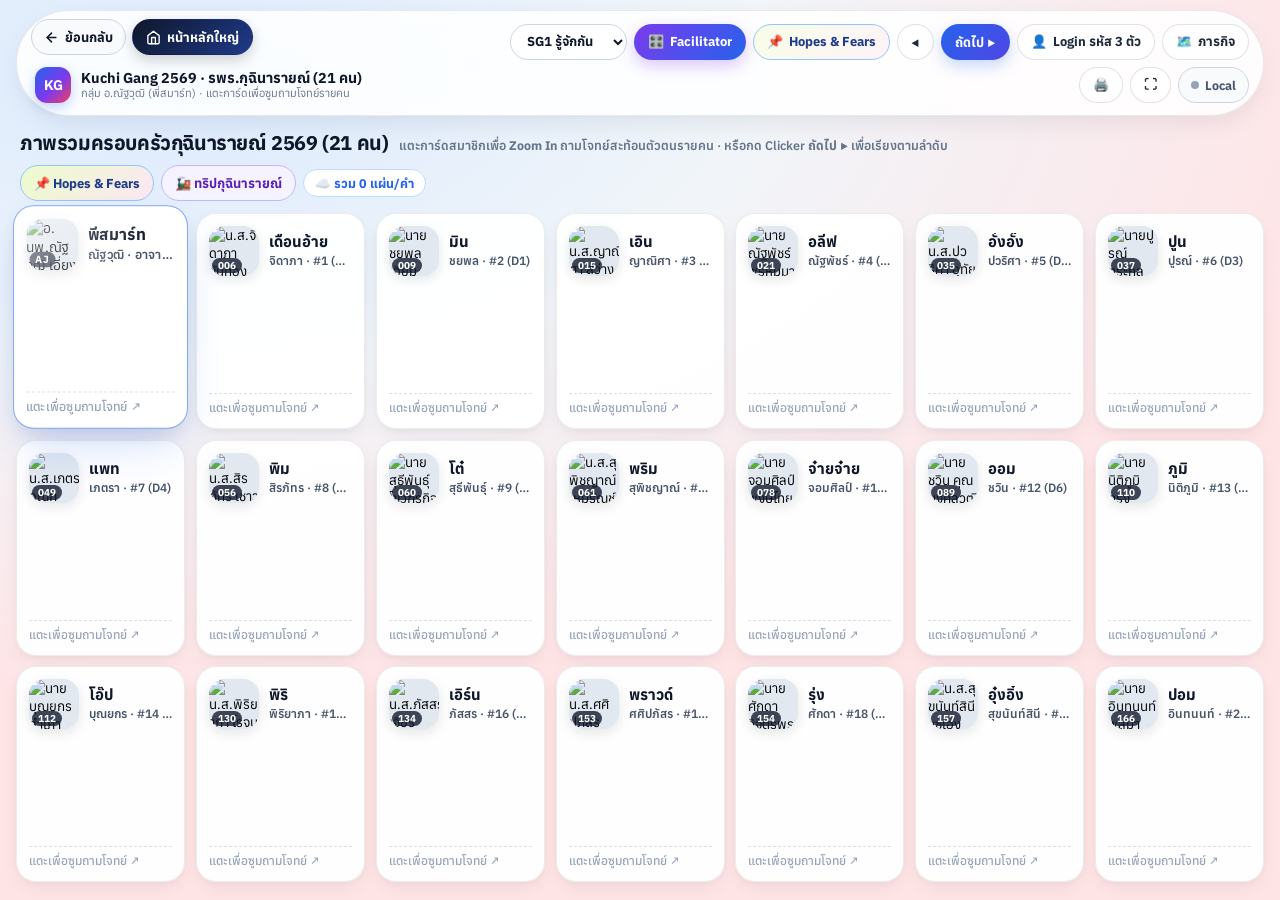
==== kuchinarai/index.html @ 2bfbb21c "fix(kuchinarai): completely remove standalone HOPES and FEARS slide entries and enforce no-cache HTM" ====
<!DOCTYPE html>
<html lang="th">
<head>
  <meta charset="utf-8">
  <meta http-equiv="Cache-Control" content="no-cache, no-store, must-revalidate">
  <meta http-equiv="Pragma" content="no-cache">
  <meta http-equiv="Expires" content="0">
  <meta name="viewport" content="width=device-width, initial-scale=1, minimum-scale=1, maximum-scale=5, viewport-fit=cover, interactive-widget=resizes-content">
  <title>Kuchi Gang 2569 · ภาพรวมครอบครัวกุฉินารายณ์ 21 คน &amp; Live Word Cloud (อ.ณัฐวุฒิ · RACM 303)</title>
  <meta name="description" content="Apple TV Overview &amp; Live Word Cloud สำหรับกลุ่มพื้นที่ภาคสนามที่ 1 รพร.กุฉินารายณ์ จ.กาฬสินธุ์ (อ. นพ.ณัฐวุฒิ เอี่ยงธนรัตน์) รายวิชา RACM 303 ปีการศึกษา 2569">
  <meta name="theme-color" content="#2563eb">
  <meta property="og:type" content="website">
  <meta property="og:site_name" content="RACM 303 (2569) · Kuchi Gang">
  <meta property="og:title" content="🚂 Kuchi Gang 2569 · ภาพรวมครอบครัว รพร.กุฉินารายณ์ (อ.ณัฐวุฒิ)">
  <meta property="og:description" content="แตะการ์ดสมาชิกทั้ง 21 คนเพื่อ Zoom In ถามโจทย์ใหญ่ &amp; ส่งคำเข้า Live Word Cloud รองรับทุกอุปกรณ์ (Mobile / Tablet / Duo / Full Screen 16:9)">
  <meta property="og:url" content="https://smartwoo.github.io/racm303-2569-kuchinarai/">
  <link rel="icon" type="image/svg+xml" href="data:image/svg+xml,%3Csvg xmlns='http://www.w3.org/2000/svg' viewBox='0 0 64 64'%3E%3Crect width='64' height='64' rx='16' fill='%232563eb'/%3E%3Ccircle cx='50' cy='14' r='9' fill='%23fb7185'/%3E%3Ctext x='32' y='42' text-anchor='middle' font-family='Arial,sans-serif' font-size='26' font-weight='900' fill='%23ffffff'%3EKG%3C/text%3E%3C/svg%3E">
  <link rel="preconnect" href="https://fonts.googleapis.com">
  <link rel="preconnect" href="https://fonts.gstatic.com" crossorigin>
  <link href="https://fonts.googleapis.com/css2?family=Anuphan:wght@500;600;700;800&family=JetBrains+Mono:wght@500;700&family=Plus+Jakarta+Sans:wght@600;700;800&family=Sarabun:wght@400;500;600;700&display=swap" rel="stylesheet">
  <link rel="stylesheet" href="assets/kuchi_styles.css?v=20261126tv7">
</head>
<body>
  <div id="appRoot"></div>

  <script src="assets/vendor/mqtt.min.js?v=20261126tv7"></script>
  <script src="assets/vendor/peerjs.min.js?v=20261126tv7"></script>
  <script src="assets/kuchi_data.js?v=20261126tv7"></script>
  <script src="assets/kuchi_app.js?v=20261126tv7"></script>
</body>
</html>
---- kuchinarai/assets/kuchi_styles.css ----
/* ==========================================================================
   RACM 303 (2569) — Kuchi Gang 2569 Apple TV Overview, Facilitator & Phone Sync
   - 21-Member Exact Grid (พี่สมาร์ท + 20 นศพ. · 7x3 on 16:9 PC, 3x7 Tablet, 1+2x10 Mobile)
   - Slide 1 Giant QR Code Lobby + Live 21-Member Check-In Wall (Mentimeter/Kahoot style)
   - Forced Synchronized Full Type-Answer Phone Controller (join.html / #join)
   - True Apple TV (tvOS) Origin-Anchored Zoom-In / Zoom-Out Transitions
   - Responsive & Optimal Typography for Mobile V/H, Duo/Fold, Tablet V/H, PC 16:9
   ========================================================================== */
:root {
  --tv-ease: cubic-bezier(0.22, 1, 0.36, 1);
  --tv-spring: cubic-bezier(0.18, 0.92, 0.26, 1);
  --bg-ambient: radial-gradient(1200px 620px at 14% 8%, #dbeafe 0%, #f1f5f9 48%, #ffe4e6 100%);
  --surface-card: rgba(255, 255, 255, 0.94);
  --surface-solid: #ffffff;
  --ink-strong: #0f172a;
  --ink-body: #1e293b;
  --ink-muted: #64748b;
  --border-subtle: rgba(15, 23, 42, 0.08);
  --accent-blue: #2563eb;
  --accent-indigo: #4f46e5;
  --accent-rose: #e11d48;
  --accent-violet: #7c3aed;
  --accent-emerald: #059669;
  --shadow-tile: 0 8px 22px -6px rgba(15, 23, 42, 0.08), 0 2px 6px rgba(15, 23, 42, 0.04);
  --shadow-tile-hover: 0 22px 44px -10px rgba(37, 99, 235, 0.24), 0 8px 20px -4px rgba(15, 23, 42, 0.1);
  --shadow-stage: 0 26px 68px -12px rgba(15, 23, 42, 0.18);
  --font-heading: "Anuphan", "Plus Jakarta Sans", -apple-system, BlinkMacSystemFont, sans-serif;
  --font-body: "Anuphan", "Sarabun", "Plus Jakarta Sans", -apple-system, BlinkMacSystemFont, sans-serif;
  --font-mono: "JetBrains Mono", ui-monospace, SFMono-Regular, monospace;
  --zoom-ox: 50vw;
  --zoom-oy: 50vh;
  --kb-inset: 0px;
}

*, *::before, *::after {
  box-sizing: border-box;
}

html, body {
  margin: 0;
  padding: 0;
  min-height: 100%;
  width: 100%;
  font-family: var(--font-body);
  color: var(--ink-strong);
  background: #f1f5f9;
  background-image: var(--bg-ambient);
  background-attachment: fixed;
  -webkit-font-smoothing: antialiased;
  -webkit-tap-highlight-color: transparent;
}

button, input, select, textarea {
  font-family: inherit;
}

[hidden] {
  display: none !important;
}

#appRoot {
  min-height: 100dvh;
  width: 100%;
  display: flex;
  flex-direction: column;
  position: relative;
  overflow-x: hidden;
}

/* ==========================================================================
   1. APPLE TV FLOATING TOP CAPSULE BAR (Responsive, Universal Back & Home)
   ========================================================================== */
.tv-topbar-wrap {
  position: sticky;
  top: 0;
  z-index: 50;
  padding: 10px 16px 6px;
  flex-shrink: 0;
}

.tv-topbar {
  max-width: 1780px;
  margin: 0 auto;
  display: flex;
  align-items: center;
  justify-content: space-between;
  gap: 10px;
  padding: 8px 14px;
  border-radius: 999px;
  background: rgba(255, 255, 255, 0.88);
  backdrop-filter: blur(22px) saturate(180%);
  -webkit-backdrop-filter: blur(22px) saturate(180%);
  border: 1px solid rgba(15, 23, 42, 0.09);
  box-shadow: 0 10px 30px -10px rgba(15, 23, 42, 0.12);
}

.tv-left-dock {
  display: flex;
  align-items: center;
  gap: 8px;
  min-width: 0;
  flex-wrap: wrap;
}

.tv-nav-pair {
  display: inline-flex;
  align-items: center;
  gap: 6px;
  flex-shrink: 0;
}

.tv-nav-ico {
  width: 15px;
  height: 15px;
  flex-shrink: 0;
  display: block;
}

.tv-pill-btn {
  display: inline-flex;
  align-items: center;
  justify-content: center;
  gap: 6px;
  height: 36px;
  padding: 0 13px;
  border-radius: 999px;
  border: 1px solid rgba(15, 23, 42, 0.12);
  background: #fff;
  color: var(--ink-body);
  font-size: 13px;
  font-weight: 700;
  cursor: pointer;
  white-space: nowrap;
  text-decoration: none;
  transition: transform 0.18s var(--tv-ease), box-shadow 0.18s ease, border-color 0.18s ease, background 0.18s ease;
}

.tv-pill-btn:hover {
  transform: translateY(-1px) scale(1.02);
  border-color: var(--accent-blue);
  box-shadow: 0 6px 16px rgba(37, 99, 235, 0.14);
}

.tv-pill-btn:active {
  transform: scale(0.97);
}

.tv-pill-btn.is-nav-back {
  background: #f8fafc;
  border-color: #cbd5e1;
  color: #0f172a;
  padding: 0 12px;
}

.tv-pill-btn.is-nav-back:hover {
  background: #eff6ff;
  border-color: #2563eb;
  color: #1d4ed8;
}

.tv-pill-btn.is-nav-home {
  background: linear-gradient(135deg, #0f172a 0%, #1e3a8a 100%);
  border-color: transparent;
  color: #ffffff;
  padding: 0 13px;
  box-shadow: 0 5px 14px rgba(15, 23, 42, 0.2);
}

.tv-pill-btn.is-nav-home:hover {
  filter: brightness(1.1);
}

.tv-pill-btn.is-nav-grid {
  background: #eff6ff;
  border-color: #93c5fd;
  color: #1d4ed8;
  padding: 0 13px;
}

.tv-pill-btn.is-primary {
  background: linear-gradient(135deg, #2563eb, #4f46e5);
  border-color: transparent;
  color: #fff;
  box-shadow: 0 6px 16px rgba(37, 99, 235, 0.26);
}

.tv-pill-btn.is-facilitator {
  background: linear-gradient(135deg, #7c3aed, #2563eb);
  border-color: transparent;
  color: #fff;
  box-shadow: 0 6px 16px rgba(124, 58, 237, 0.28);
}

.tv-pill-btn.is-roulette {
  background: linear-gradient(135deg, #f43f5e, #d946ef);
  border-color: transparent;
  color: #fff;
  box-shadow: 0 6px 16px rgba(244, 63, 94, 0.26);
}

.tv-pill-btn.is-active {
  background: #eff6ff;
  border-color: #2563eb;
  color: #1d4ed8;
}

.tv-pill-select {
  height: 36px;
  padding: 0 12px;
  border-radius: 999px;
  border: 1px solid #cbd5e1;
  background: #fff;
  color: var(--ink-strong);
  font-size: 13px;
  font-weight: 700;
  cursor: pointer;
}

.tv-brand-btn {
  display: inline-flex;
  align-items: center;
  gap: 10px;
  padding: 4px 10px 4px 4px;
  border-radius: 999px;
  border: none;
  background: transparent;
  cursor: pointer;
  text-align: left;
  min-width: 0;
  transition: transform 0.18s var(--tv-ease), background 0.18s ease;
}

.tv-brand-btn:hover {
  background: rgba(37, 99, 235, 0.07);
  transform: scale(1.015);
}

.tv-logo-badge {
  width: 36px;
  height: 36px;
  border-radius: 12px;
  background: linear-gradient(135deg, #2563eb 0%, #7c3aed 55%, #f43f5e 100%);
  color: #fff;
  font-weight: 800;
  font-size: 14px;
  display: inline-flex;
  align-items: center;
  justify-content: center;
  flex-shrink: 0;
  box-shadow: 0 4px 12px rgba(37, 99, 235, 0.28);
}

.tv-logo-badge.is-fac {
  background: linear-gradient(135deg, #7c3aed 0%, #ec4899 100%);
}

.tv-brand-titles {
  display: flex;
  flex-direction: column;
  min-width: 0;
}

.tv-brand-main {
  font-family: var(--font-heading);
  font-weight: 800;
  font-size: clamp(14px, 1.12vw, 16.5px);
  color: var(--ink-strong);
  white-space: nowrap;
  overflow: hidden;
  text-overflow: ellipsis;
  line-height: 1.18;
}

.tv-brand-sub {
  font-size: clamp(11px, 0.8vw, 12.5px);
  color: var(--ink-muted);
  white-space: nowrap;
  overflow: hidden;
  text-overflow: ellipsis;
}

.tv-actions {
  display: flex;
  align-items: center;
  gap: 7px;
  flex-wrap: wrap;
  justify-content: flex-end;
}

.tv-live-chip {
  display: inline-flex;
  align-items: center;
  gap: 6px;
  height: 36px;
  padding: 0 12px;
  border-radius: 999px;
  background: #f0fdf4;
  border: 1px solid #86efac;
  color: #166534;
  font-size: 12.5px;
  font-weight: 800;
  cursor: pointer;
}

.tv-live-chip.is-offline {
  background: #f8fafc;
  border-color: #cbd5e1;
  color: #475569;
}

.tv-live-dot {
  width: 8px;
  height: 8px;
  border-radius: 50%;
  background: #22c55e;
  box-shadow: 0 0 0 3px rgba(34, 197, 94, 0.22);
}

.tv-live-chip.is-offline .tv-live-dot {
  background: #94a3b8;
  box-shadow: none;
}

/* ==========================================================================
   2. SLIDE 1: FACILITATOR GIANT QR CODE LOBBY + 21-MEMBER CHECK-IN WALL
   ========================================================================== */
.fac-lobby-outer {
  flex: 1;
  width: 100%;
  max-width: 1780px;
  margin: 0 auto;
  padding: 6px 16px 16px;
  display: flex;
  flex-direction: column;
  min-height: 0;
  animation: tvModalPop 0.34s var(--tv-spring) both;
}

.fac-lobby-card {
  position: relative;
  flex: 1;
  background: #ffffff;
  border-radius: 28px;
  border: 1px solid rgba(15, 23, 42, 0.08);
  box-shadow: var(--shadow-stage);
  display: grid;
  grid-template-columns: minmax(270px, 380px) minmax(0, 1fr);
  gap: clamp(16px, 2vw, 32px);
  padding: clamp(16px, 2vw, 28px);
  overflow: hidden;
  isolation: isolate;
  align-items: center;
}

.fac-qr-pane {
  position: relative;
  z-index: 2;
  display: flex;
  flex-direction: column;
  align-items: center;
  text-align: center;
  gap: 10px;
  padding: clamp(14px, 1.5vw, 22px);
  border-radius: 24px;
  background: linear-gradient(160deg, #eff6ff 0%, #f5f3ff 100%);
  border: 1.5px solid #bfdbfe;
}

.fac-slide1-kicker {
  display: inline-flex;
  align-items: center;
  gap: 6px;
  padding: 4px 12px;
  border-radius: 999px;
  background: #1d4ed8;
  color: #ffffff;
  font-size: 12px;
  font-weight: 800;
  letter-spacing: 0.03em;
}

.fac-qr-giant {
  width: min(270px, 33dvh, 66vw);
  aspect-ratio: 1 / 1;
  padding: 11px;
  border-radius: 22px;
  background: #ffffff;
  border: 3px solid #0f172a;
  box-shadow: 0 16px 36px -8px rgba(15, 23, 42, 0.2);
}

.fac-qr-giant svg {
  width: 100%;
  height: 100%;
  display: block;
}

.fac-url-pill {
  width: 100%;
  display: flex;
  align-items: center;
  gap: 6px;
  padding: 7px 10px;
  border-radius: 12px;
  background: #ffffff;
  border: 1px solid #cbd5e1;
  font-family: var(--font-mono);
  font-size: 11.5px;
  color: #1e40af;
  word-break: break-all;
  text-align: left;
}

.fac-checkin-pane {
  position: relative;
  z-index: 2;
  display: flex;
  flex-direction: column;
  gap: clamp(10px, 1.2vw, 16px);
  min-width: 0;
  height: 100%;
  justify-content: center;
}

.fac-lobby-title {
  margin: 0;
  font-family: var(--font-heading);
  font-size: clamp(22px, 2.3vw, 36px);
  font-weight: 800;
  color: #0f172a;
  line-height: 1.2;
  letter-spacing: -0.02em;
}

.fac-lobby-sub {
  margin: 0;
  font-size: clamp(13.5px, 1.05vw, 16.5px);
  color: #475569;
  line-height: 1.45;
}

.fac-steps-row {
  display: flex;
  flex-wrap: wrap;
  gap: 8px;
}

.fac-step-chip {
  display: inline-flex;
  align-items: center;
  gap: 7px;
  padding: 6px 12px;
  border-radius: 999px;
  background: #f8fafc;
  border: 1px solid #e2e8f0;
  font-size: clamp(12px, 0.9vw, 14px);
  font-weight: 700;
  color: #1e293b;
}

.fac-step-num {
  width: 21px;
  height: 21px;
  border-radius: 50%;
  background: #2563eb;
  color: #ffffff;
  font-size: 11.5px;
  font-weight: 800;
  display: inline-flex;
  align-items: center;
  justify-content: center;
}

.fac-checkin-header {
  display: flex;
  align-items: center;
  justify-content: space-between;
  gap: 10px;
  flex-wrap: wrap;
}

.fac-checkin-counter {
  display: inline-flex;
  align-items: center;
  gap: 8px;
  padding: 6px 14px;
  border-radius: 999px;
  background: #ecfdf5;
  border: 1.5px solid #6ee7b7;
  color: #065f46;
  font-size: 14px;
  font-weight: 800;
}

.fac-checkin-grid {
  display: grid;
  grid-template-columns: repeat(7, minmax(0, 1fr));
  gap: clamp(6px, 0.65vw, 10px);
}

.fac-checkin-item {
  position: relative;
  display: flex;
  flex-direction: column;
  align-items: center;
  gap: 4px;
  padding: 8px 4px;
  border-radius: 16px;
  background: #f8fafc;
  border: 1.5px solid #e2e8f0;
  opacity: 0.56;
  cursor: pointer;
  transition: all 0.22s var(--tv-ease);
}

.fac-checkin-item:hover {
  opacity: 0.92;
  transform: translateY(-2px);
  border-color: #93c5fd;
}

.fac-checkin-item.is-online {
  opacity: 1;
  background: linear-gradient(155deg, #ecfdf5 0%, #eff6ff 100%);
  border-color: #10b981;
  box-shadow: 0 8px 18px -6px rgba(16, 185, 129, 0.32);
  transform: scale(1.02);
}

.fac-checkin-item img {
  width: clamp(38px, 3.2vw, 52px);
  height: clamp(38px, 3.2vw, 52px);
  border-radius: 50%;
  object-fit: cover;
  object-position: center 16%;
  border: 2px solid #ffffff;
  box-shadow: 0 3px 8px rgba(15, 23, 42, 0.12);
}

.fac-checkin-item .fac-ci-nick {
  font-size: clamp(11.5px, 0.85vw, 13.5px);
  font-weight: 800;
  color: #0f172a;
  white-space: nowrap;
  overflow: hidden;
  text-overflow: ellipsis;
  max-width: 100%;
}

.fac-ci-tick {
  position: absolute;
  top: 4px;
  right: 4px;
  width: 18px;
  height: 18px;
  border-radius: 50%;
  background: #10b981;
  color: #ffffff;
  font-size: 11px;
  font-weight: 900;
  display: flex;
  align-items: center;
  justify-content: center;
}

.fac-cta-row {
  display: flex;
  align-items: center;
  gap: 10px;
  flex-wrap: wrap;
  margin-top: 2px;
}

.fac-cta-big {
  height: 46px;
  padding: 0 22px;
  border-radius: 999px;
  font-size: 15.5px;
  font-weight: 800;
}

/* ==========================================================================
   3. OVERVIEW BOARD (21-MEMBER APPLE TV GRID: 7x3 ON 16:9 PC)
   ========================================================================== */
.tv-overview-stage {
  flex: 1;
  width: 100%;
  max-width: 1780px;
  margin: 0 auto;
  padding: 6px 16px 18px;
  display: flex;
  flex-direction: column;
  gap: 10px;
  transform-origin: var(--zoom-ox) var(--zoom-oy);
  transition: transform 0.42s var(--tv-ease), opacity 0.34s ease, filter 0.34s ease;
}

.tv-overview-stage.is-zooming-away {
  transform: scale(1.34);
  opacity: 0;
  filter: blur(10px);
  pointer-events: none;
}

.tv-overview-stage.is-zooming-back {
  animation: tvOverviewReturn 0.42s var(--tv-ease) both;
}

@keyframes tvOverviewReturn {
  0% {
    transform: scale(1.24);
    opacity: 0.15;
    filter: blur(8px);
  }
  100% {
    transform: scale(1);
    opacity: 1;
    filter: blur(0);
  }
}

.tv-overview-banner {
  display: flex;
  align-items: center;
  justify-content: space-between;
  gap: 10px;
  padding: 2px 4px;
  flex-wrap: wrap;
}

.tv-overview-headline {
  display: flex;
  align-items: baseline;
  gap: 10px;
  flex-wrap: wrap;
}

.tv-overview-headline h1 {
  margin: 0;
  font-family: var(--font-heading);
  font-size: clamp(18px, 1.55vw, 25px);
  font-weight: 800;
  color: var(--ink-strong);
  letter-spacing: -0.02em;
}

.tv-overview-hint {
  font-size: clamp(12.5px, 0.92vw, 14.5px);
  font-weight: 600;
  color: var(--ink-muted);
}

/* 21-Tile Apple TV Responsive Grid (7 columns x 3 rows on wide screens) */
.tv-grid {
  flex: 1;
  display: grid;
  grid-template-columns: repeat(7, minmax(0, 1fr));
  gap: clamp(9px, 0.85vw, 14px);
  align-content: stretch;
}

.tv-tile {
  position: relative;
  display: flex;
  flex-direction: column;
  align-items: flex-start;
  justify-content: space-between;
  gap: clamp(8px, 0.75vw, 12px);
  padding: clamp(10px, 0.9vw, 14px);
  border-radius: 20px;
  background: var(--surface-card);
  border: 1.5px solid var(--border-subtle);
  box-shadow: var(--shadow-tile);
  cursor: pointer;
  text-align: left;
  min-width: 0;
  overflow: hidden;
  transition: transform 0.24s var(--tv-ease),
              box-shadow 0.24s var(--tv-ease),
              border-color 0.2s ease,
              background 0.2s ease;
  will-change: transform;
}

.tv-tile::after {
  content: "";
  position: absolute;
  inset: 0;
  background: linear-gradient(125deg, rgba(255, 255, 255, 0.55) 0%, rgba(255, 255, 255, 0) 48%);
  opacity: 0;
  pointer-events: none;
  transition: opacity 0.24s ease;
}

.tv-tile:hover,
.tv-tile:focus-visible,
.tv-tile.is-dpad-focus {
  transform: translateY(-4px) scale(1.035);
  border-color: rgba(37, 99, 235, 0.55);
  background: #ffffff;
  box-shadow: var(--shadow-tile-hover);
  z-index: 6;
  outline: none;
}

.tv-tile:hover::after,
.tv-tile:focus-visible::after,
.tv-tile.is-dpad-focus::after {
  opacity: 1;
}

.tv-tile:active {
  transform: scale(0.98);
}

.tv-tile.is-roulette-flash {
  transform: scale(1.065);
  border-color: #f43f5e;
  background: #fff1f2;
  box-shadow: 0 0 0 4px rgba(244, 63, 94, 0.35), 0 20px 44px rgba(244, 63, 94, 0.28);
  z-index: 10;
}

.tv-tile.is-just-returned {
  animation: tvTileReturnedPulse 0.9s var(--tv-ease);
}

@keyframes tvTileReturnedPulse {
  0% { box-shadow: 0 0 0 6px rgba(37, 99, 235, 0.42), var(--shadow-tile-hover); }
  100% { box-shadow: var(--shadow-tile); }
}

.tv-tile.is-has-words {
  border-color: rgba(37, 99, 235, 0.26);
  background: linear-gradient(155deg, #ffffff 0%, #f8fbff 100%);
}

.tv-tile-head {
  display: flex;
  align-items: center;
  gap: 10px;
  width: 100%;
  min-width: 0;
}

.tv-tile-avatar-wrap {
  position: relative;
  width: clamp(50px, 3.8vw, 66px);
  height: clamp(50px, 3.8vw, 66px);
  border-radius: 16px;
  overflow: hidden;
  background: #e2e8f0;
  flex-shrink: 0;
  box-shadow: 0 4px 12px rgba(15, 23, 42, 0.1);
}

.tv-tile-avatar-wrap img {
  width: 100%;
  height: 100%;
  object-fit: cover;
  object-position: center 16%;
  display: block;
}

.tv-tile-num-pill {
  position: absolute;
  bottom: 3px;
  left: 3px;
  padding: 1px 6px;
  border-radius: 999px;
  background: rgba(15, 23, 42, 0.78);
  color: #fff;
  font-size: 10px;
  font-weight: 800;
  line-height: 1.3;
}

.tv-tile-online-dot {
  position: absolute;
  top: 4px;
  right: 4px;
  width: 11px;
  height: 11px;
  border-radius: 50%;
  background: #22c55e;
  border: 2px solid #fff;
}

.tv-tile-idbox {
  flex: 1;
  min-width: 0;
  display: flex;
  flex-direction: column;
  gap: 2px;
}

.tv-tile-toprow {
  display: flex;
  align-items: center;
  justify-content: space-between;
  gap: 4px;
}

.tv-tile-nick {
  font-family: var(--font-heading);
  font-weight: 800;
  font-size: clamp(15px, 1.18vw, 19.5px);
  color: var(--ink-strong);
  line-height: 1.2;
  white-space: nowrap;
  overflow: hidden;
  text-overflow: ellipsis;
}

.tv-tile-count-badge {
  display: inline-flex;
  align-items: center;
  gap: 2px;
  padding: 2px 6px;
  border-radius: 999px;
  background: #eff6ff;
  color: #1d4ed8;
  font-size: 11px;
  font-weight: 800;
  flex-shrink: 0;
}

.tv-tile-sub {
  font-size: clamp(12px, 0.84vw, 13.5px);
  font-weight: 600;
  color: #475569;
  white-space: nowrap;
  overflow: hidden;
  text-overflow: ellipsis;
}

.tv-tile-words {
  width: 100%;
  font-size: clamp(12px, 0.85vw, 13.5px);
  color: #1e40af;
  font-weight: 600;
  line-height: 1.35;
  display: -webkit-box;
  -webkit-line-clamp: 2;
  -webkit-box-orient: vertical;
  overflow: hidden;
  padding-top: 6px;
  border-top: 1px dashed rgba(148, 163, 184, 0.35);
}

.tv-tile-words.is-empty {
  color: #94a3b8;
  font-weight: 500;
}

/* ==========================================================================
   4. ZOOMED-IN BIG QUESTION STAGE (APPLE TV SPRING ZOOM + MENTIMETER)
   ========================================================================== */
.tv-zoom-stage-outer {
  flex: 1;
  display: flex;
  flex-direction: column;
  width: 100%;
  max-width: 1780px;
  margin: 0 auto;
  padding: 4px 16px calc(14px + var(--kb-inset));
  min-height: 0;
  transform-origin: var(--zoom-ox) var(--zoom-oy);
  animation: tvStageZoomIn 0.44s var(--tv-spring) both;
}

.tv-zoom-stage-outer.is-zooming-out {
  animation: tvStageZoomOut 0.34s var(--tv-ease) both;
  pointer-events: none;
}

@keyframes tvStageZoomIn {
  0% {
    opacity: 0;
    transform: scale(0.24);
    border-radius: 36px;
  }
  100% {
    opacity: 1;
    transform: scale(1);
    border-radius: 0;
  }
}

@keyframes tvStageZoomOut {
  0% {
    opacity: 1;
    transform: scale(1);
  }
  100% {
    opacity: 0;
    transform: scale(0.24);
  }
}

.menti-zoom-card {
  position: relative;
  flex: 1;
  background: #ffffff;
  border-radius: 26px;
  border: 1px solid rgba(15, 23, 42, 0.08);
  box-shadow: var(--shadow-stage);
  display: flex;
  flex-direction: column;
  overflow: hidden;
  isolation: isolate;
  min-height: 0;
}

.menti-decor {
  position: absolute;
  inset: 0;
  pointer-events: none;
  z-index: 0;
  overflow: hidden;
}

.menti-shape-blue-para {
  position: absolute;
  top: -14px;
  left: 66%;
  width: 110px;
  height: 76px;
  background: #8ab4f8;
  opacity: 0.52;
  transform: skewY(-13deg);
}

.menti-shape-pink-circle {
  position: absolute;
  top: 12%;
  right: -46px;
  width: 130px;
  height: 130px;
  border-radius: 50%;
  background: #fda4af;
  opacity: 0.52;
}

.menti-shape-yellow-tri {
  position: absolute;
  top: 36%;
  left: 0;
  width: 68px;
  height: 84px;
  background: #fef08a;
  opacity: 0.7;
  clip-path: polygon(0 0, 100% 0, 100% 100%);
}

.menti-shape-mint-arc {
  position: absolute;
  bottom: 10%;
  left: 4.5%;
  width: 72px;
  height: 72px;
  background: #86efac;
  opacity: 0.52;
  border-radius: 100% 0 0 0;
}

.menti-shape-purple-tri {
  position: absolute;
  bottom: 12%;
  right: 5%;
  width: 72px;
  height: 82px;
  background: #c4b5fd;
  opacity: 0.58;
  clip-path: polygon(100% 0, 0 100%, 100% 100%);
}

.zm-toolbar {
  position: relative;
  z-index: 4;
  display: flex;
  align-items: center;
  justify-content: space-between;
  gap: 10px;
  padding: 14px 22px 8px;
  flex-wrap: wrap;
}

.zm-nav-group {
  display: flex;
  align-items: center;
  gap: 8px;
  flex-wrap: wrap;
}

.zm-hero-header {
  position: relative;
  z-index: 3;
  display: flex;
  align-items: center;
  gap: clamp(14px, 1.8vw, 26px);
  padding: 6px clamp(18px, 2.8vw, 42px) 10px;
}

.zm-person-portrait-card {
  display: flex;
  align-items: center;
  gap: 14px;
  padding: 8px 16px 8px 8px;
  border-radius: 22px;
  background: linear-gradient(145deg, #eff6ff 0%, #f5f3ff 100%);
  border: 1.5px solid #bfdbfe;
  box-shadow: 0 10px 24px -6px rgba(37, 99, 235, 0.16);
  flex-shrink: 0;
}

.zm-person-portrait-card img {
  width: clamp(68px, 6.2vw, 98px);
  height: clamp(68px, 6.2vw, 98px);
  border-radius: 18px;
  object-fit: cover;
  object-position: center 16%;
  border: 3px solid #ffffff;
  box-shadow: 0 6px 16px rgba(15, 23, 42, 0.14);
}

.zm-person-meta {
  display: flex;
  flex-direction: column;
  gap: 3px;
}

.zm-person-kicker {
  font-size: clamp(11px, 0.85vw, 13px);
  font-weight: 800;
  color: #2563eb;
  letter-spacing: 0.02em;
}

.zm-person-nick {
  font-family: var(--font-heading);
  font-size: clamp(19px, 1.8vw, 28px);
  font-weight: 800;
  color: #0f172a;
  line-height: 1.12;
}

.zm-person-fullname {
  font-size: clamp(12.5px, 0.95vw, 15px);
  font-weight: 600;
  color: #475569;
}

.zm-big-question {
  flex: 1;
  margin: 0;
  font-family: var(--font-heading);
  font-size: clamp(20px, 2.25vw, 36px);
  font-weight: 700;
  line-height: 1.32;
  color: #0f172a;
  letter-spacing: -0.015em;
}

.zm-big-question .zm-highlight-name {
  display: inline-block;
  padding: 1px 12px;
  border-radius: 12px;
  background: linear-gradient(135deg, rgba(37, 99, 235, 0.12), rgba(124, 58, 237, 0.14));
  color: #1d4ed8;
  font-weight: 800;
}

.zm-cloud-body {
  position: relative;
  z-index: 2;
  flex: 1;
  min-height: 240px;
  display: flex;
  align-items: center;
  justify-content: center;
  padding: 6px 24px;
  overflow: hidden;
}

.zm-cloud-canvas {
  position: relative;
  width: 100%;
  height: 100%;
  min-height: 230px;
}

.menti-word-item {
  position: absolute;
  transform: translate(-50%, -50%);
  font-family: var(--font-heading);
  font-weight: 700;
  line-height: 1.1;
  white-space: nowrap;
  cursor: pointer;
  user-select: none;
  transition: left 0.34s var(--tv-ease), top 0.34s var(--tv-ease), font-size 0.28s ease, transform 0.18s ease;
  animation: zmWordPop 0.36s var(--tv-spring) both;
}

.menti-word-item:hover {
  transform: translate(-50%, -50%) scale(1.1);
  z-index: 30 !important;
}

.menti-word-sup {
  font-size: 0.44em;
  font-weight: 800;
  vertical-align: super;
  margin-left: 3px;
  opacity: 0.75;
}

@keyframes zmWordPop {
  0% { opacity: 0; transform: translate(-50%, -50%) scale(0.4); }
  100% { opacity: 1; transform: translate(-50%, -50%) scale(1); }
}

.zm-empty-prompt {
  text-align: center;
  max-width: 600px;
  padding: 24px 28px;
  border-radius: 22px;
  background: rgba(248, 250, 252, 0.92);
  border: 1.5px dashed #cbd5e1;
}

.zm-empty-prompt strong {
  display: block;
  font-size: clamp(16px, 1.35vw, 22px);
  color: #1e293b;
  margin-bottom: 6px;
}

.zm-empty-prompt p {
  margin: 0 0 14px;
  font-size: clamp(13.5px, 1vw, 16px);
  color: #64748b;
}

/* Clean Mentimeter Big-Screen Result Footer (Facilitator Mode) */
.zm-fac-footer {
  position: relative;
  z-index: 4;
  display: flex;
  align-items: center;
  justify-content: space-between;
  gap: 12px;
  padding: 10px 22px 14px;
  background: rgba(248, 250, 252, 0.88);
  border-top: 1px solid #e2e8f0;
  flex-wrap: wrap;
}

.zm-fac-stat-pill {
  display: inline-flex;
  align-items: center;
  gap: 8px;
  padding: 7px 16px;
  border-radius: 999px;
  background: #eff6ff;
  border: 1.5px solid #93c5fd;
  color: #1e40af;
  font-size: 14px;
  font-weight: 800;
}

/* Bottom Interactive Composer Dock (Explorer Mode / Optional Facilitator Quick-Type) */
.zm-composer-dock {
  position: relative;
  z-index: 4;
  padding: 10px 22px 14px;
  background: rgba(248, 250, 252, 0.92);
  border-top: 1px solid #e2e8f0;
  display: flex;
  flex-direction: column;
  gap: 8px;
}

.zm-composer-row {
  display: flex;
  align-items: center;
  gap: 8px;
  max-width: 980px;
  width: 100%;
  margin: 0 auto;
}

.zm-word-input {
  flex: 1;
  height: 44px;
  padding: 0 16px;
  border-radius: 999px;
  border: 1.5px solid #cbd5e1;
  background: #ffffff;
  font-size: 16px;
  color: var(--ink-strong);
  min-width: 0;
}

.zm-word-input:focus {
  outline: none;
  border-color: #2563eb;
  box-shadow: 0 0 0 3px rgba(37, 99, 235, 0.16);
}

.zm-send-btn {
  height: 44px;
  padding: 0 20px;
  border-radius: 999px;
  border: none;
  background: linear-gradient(135deg, #2563eb, #4f46e5);
  color: #fff;
  font-size: 15px;
  font-weight: 800;
  cursor: pointer;
  flex-shrink: 0;
  box-shadow: 0 6px 16px rgba(37, 99, 235, 0.25);
}

.zm-emoji-bar {
  display: flex;
  align-items: center;
  justify-content: center;
  gap: 6px;
  flex-wrap: wrap;
}

.zm-emoji-btn {
  height: 34px;
  padding: 0 10px;
  border-radius: 999px;
  border: 1px solid #e2e8f0;
  background: #ffffff;
  font-size: 17px;
  cursor: pointer;
  transition: transform 0.14s ease;
}

.zm-emoji-btn:hover {
  transform: scale(1.14);
  border-color: #93c5fd;
}

/* Rating Scale Sub-Tab inside Zoomed Stage */
.zm-rating-wrap {
  position: relative;
  z-index: 3;
  flex: 1;
  display: flex;
  flex-direction: column;
  justify-content: center;
  gap: 18px;
  padding: 14px clamp(20px, 5vw, 80px);
}

.zm-scale-box {
  background: #f8fafc;
  border: 1px solid #e2e8f0;
  border-radius: 22px;
  padding: clamp(18px, 2.5vw, 32px);
}

.zm-track {
  position: relative;
  height: 18px;
  border-radius: 999px;
  background: #e2e8f0;
  cursor: pointer;
  margin: 28px 0 16px;
}

.zm-track-fill {
  height: 100%;
  border-radius: 999px;
  background: linear-gradient(90deg, #60a5fa, #2563eb, #7c3aed);
  transition: width 0.32s var(--tv-ease);
}

.zm-track-knob {
  position: absolute;
  top: 50%;
  transform: translate(-50%, -50%);
  width: 44px;
  height: 44px;
  border-radius: 50%;
  background: #2563eb;
  color: #fff;
  font-weight: 800;
  font-size: 14px;
  display: flex;
  align-items: center;
  justify-content: center;
  border: 3px solid #fff;
  box-shadow: 0 6px 18px rgba(37, 99, 235, 0.35);
}

/* ==========================================================================
   5. STUDENT FULL TYPE-ANSWER PHONE CONTROLLER (join.html / #join)
   ========================================================================== */
.ph-shell {
  flex: 1;
  width: 100%;
  max-width: 680px;
  margin: 0 auto;
  padding: 6px 14px calc(20px + var(--kb-inset));
  display: flex;
  flex-direction: column;
  gap: 12px;
}

.ph-card {
  background: #ffffff;
  border-radius: 24px;
  border: 1px solid rgba(15, 23, 42, 0.09);
  box-shadow: 0 18px 46px -12px rgba(15, 23, 42, 0.15);
  padding: clamp(16px, 4vw, 24px);
  display: flex;
  flex-direction: column;
  gap: 14px;
  animation: tvModalPop 0.28s var(--tv-spring) both;
}

.ph-sync-banner {
  display: flex;
  align-items: center;
  justify-content: space-between;
  gap: 8px;
  padding: 8px 14px;
  border-radius: 16px;
  background: linear-gradient(135deg, #eff6ff 0%, #ecfdf5 100%);
  border: 1px solid #93c5fd;
  font-size: 12.5px;
  font-weight: 700;
  color: #1e40af;
}

.ph-person-banner {
  display: flex;
  align-items: center;
  gap: 12px;
  padding: 10px 14px;
  border-radius: 18px;
  background: linear-gradient(145deg, #eff6ff 0%, #f5f3ff 100%);
  border: 1.5px solid #bfdbfe;
}

.ph-person-banner img {
  width: 60px;
  height: 60px;
  border-radius: 16px;
  object-fit: cover;
  object-position: center 16%;
  border: 2.5px solid #ffffff;
  box-shadow: 0 4px 12px rgba(15, 23, 42, 0.14);
  flex-shrink: 0;
}

.ph-big-question {
  margin: 0;
  font-family: var(--font-heading);
  font-size: clamp(17.5px, 4.4vw, 22px);
  font-weight: 800;
  line-height: 1.38;
  color: #0f172a;
}

.ph-big-question .zm-highlight-name {
  display: inline-block;
  padding: 1px 9px;
  border-radius: 10px;
  background: rgba(37, 99, 235, 0.13);
  color: #1d4ed8;
}

.ph-inputs-stack {
  display: flex;
  flex-direction: column;
  gap: 10px;
}

.ph-input-label {
  display: flex;
  justify-content: space-between;
  font-size: 13px;
  font-weight: 700;
  color: #475569;
  margin-bottom: 4px;
}

.ph-answer-input {
  width: 100%;
  height: 50px;
  padding: 0 16px;
  border-radius: 16px;
  border: 1.8px solid #cbd5e1;
  background: #f8fafc;
  font-size: 16.5px; /* Prevents iOS auto-zoom */
  font-weight: 600;
  color: #0f172a;
  transition: border-color 0.18s ease, background 0.18s ease, box-shadow 0.18s ease;
}

.ph-answer-input:focus {
  outline: none;
  background: #ffffff;
  border-color: #2563eb;
  box-shadow: 0 0 0 4px rgba(37, 99, 235, 0.16);
}

.ph-submit-btn {
  width: 100%;
  height: 54px;
  border-radius: 18px;
  border: none;
  background: linear-gradient(135deg, #2563eb 0%, #4f46e5 55%, #7c3aed 100%);
  color: #ffffff;
  font-family: var(--font-heading);
  font-size: 17px;
  font-weight: 800;
  cursor: pointer;
  box-shadow: 0 10px 24px -4px rgba(37, 99, 235, 0.36);
  transition: transform 0.16s var(--tv-ease), filter 0.16s ease;
}

.ph-submit-btn:hover {
  filter: brightness(1.06);
}

.ph-submit-btn:active {
  transform: scale(0.98);
}

.ph-standby-box {
  text-align: center;
  padding: 24px 16px;
  display: flex;
  flex-direction: column;
  align-items: center;
  gap: 12px;
}

.ph-pulse-ring {
  width: 78px;
  height: 78px;
  border-radius: 50%;
  padding: 4px;
  background: linear-gradient(135deg, #2563eb, #10b981);
  box-shadow: 0 0 0 8px rgba(37, 99, 235, 0.12);
  animation: phPulse 2.1s infinite ease-in-out;
}

.ph-pulse-ring img {
  width: 100%;
  height: 100%;
  border-radius: 50%;
  object-fit: cover;
  object-position: center 16%;
  border: 2px solid #ffffff;
}

@keyframes phPulse {
  0%, 100% { box-shadow: 0 0 0 6px rgba(37, 99, 235, 0.14); }
  50% { box-shadow: 0 0 0 14px rgba(16, 185, 129, 0.22); }
}

.ph-sent-chips {
  display: flex;
  flex-wrap: wrap;
  gap: 6px;
  justify-content: center;
}

.ph-sent-chip {
  padding: 5px 12px;
  border-radius: 999px;
  background: #eff6ff;
  border: 1px solid #bfdbfe;
  color: #1d4ed8;
  font-size: 13.5px;
  font-weight: 700;
}

/* 3-Digit Student ID Login Box & Self-Slide Lock Banner */
.pin3-box {
  display: flex;
  flex-direction: column;
  align-items: center;
  gap: 12px;
  padding: 18px 16px;
  border-radius: 22px;
  background: linear-gradient(155deg, #eff6ff 0%, #f8fafc 100%);
  border: 1.5px solid #bfdbfe;
  text-align: center;
}

.pin3-input {
  width: 190px;
  height: 64px;
  border-radius: 18px;
  border: 2.5px solid #2563eb;
  background: #ffffff;
  font-family: var(--font-mono);
  font-size: 32px;
  font-weight: 800;
  letter-spacing: 0.22em;
  text-align: center;
  color: #0f172a;
  box-shadow: 0 8px 20px -6px rgba(37, 99, 235, 0.22);
}

.pin3-input:focus {
  outline: none;
  border-color: #4f46e5;
  box-shadow: 0 0 0 4px rgba(37, 99, 235, 0.2);
}

.pin3-preview-card {
  width: 100%;
  max-width: 420px;
  display: flex;
  align-items: center;
  gap: 12px;
  padding: 10px 14px;
  border-radius: 18px;
  background: #ecfdf5;
  border: 1.5px solid #34d399;
  text-align: left;
}

.pin3-preview-card img {
  width: 54px;
  height: 54px;
  border-radius: 50%;
  object-fit: cover;
  object-position: center 16%;
  border: 2px solid #ffffff;
  flex-shrink: 0;
}

.zm-self-lock-dock {
  position: relative;
  z-index: 4;
  padding: 12px 22px;
  background: linear-gradient(135deg, #fefce8 0%, #eff6ff 100%);
  border-top: 1.5px solid #fde68a;
  display: flex;
  align-items: center;
  justify-content: space-between;
  gap: 12px;
  flex-wrap: wrap;
}

/* ==========================================================================
   5B. DYNAMIC THEMATIC ANALYSIS & AFFINITY DIAGRAM BOARD (HOPES & FEARS)
   ========================================================================== */
.zm-thematic-stage {
  position: relative;
  z-index: 2;
  flex: 1;
  min-height: 0;
  display: flex;
  flex-direction: column;
  gap: 10px;
  padding: 4px clamp(14px, 2.2vw, 32px) 8px;
  overflow-y: auto;
}

.aff-synth-banner {
  display: flex;
  align-items: center;
  justify-content: space-between;
  gap: 10px;
  padding: 8px 14px;
  border-radius: 16px;
  background: linear-gradient(135deg, #f8fafc 0%, #eff6ff 100%);
  border: 1px solid #cbd5e1;
  font-size: clamp(12.5px, 0.92vw, 14px);
  color: #1e293b;
  flex-wrap: wrap;
  flex-shrink: 0;
}

.zm-split-thematic {
  flex: 1;
  min-height: 0;
  display: grid;
  grid-template-columns: minmax(0, 1.45fr) minmax(270px, 0.95fr);
  gap: 14px;
  align-items: stretch;
}

.zm-split-cloud-pane {
  position: relative;
  background: rgba(248, 250, 252, 0.76);
  border: 1px dashed #cbd5e1;
  border-radius: 20px;
  min-height: 220px;
  display: flex;
  flex-direction: column;
  overflow: hidden;
}

.zm-split-cloud-label {
  padding: 7px 12px;
  font-size: 12px;
  font-weight: 800;
  color: #475569;
  border-bottom: 1px dashed #e2e8f0;
  display: flex;
  justify-content: space-between;
  align-items: center;
}

/* Unified Flipchart-Style Affinity Wall (Each Theme Cluster Holds BOTH Green Hope & Pink Fear Post-its!) */
.aff-unified-board {
  flex: 1;
  min-height: 0;
  background: radial-gradient(circle at 50% 20%, #fffdf9 0%, #f9f1e8 100%);
  border: 2px solid #e7dacb;
  border-radius: 22px;
  padding: 14px clamp(12px, 1.8vw, 24px) 18px;
  overflow-y: auto;
  box-shadow: inset 0 2px 12px rgba(120, 83, 45, 0.06);
  display: flex;
  flex-direction: column;
  gap: 14px;
}

.aff-board-tape-banner {
  align-self: center;
  position: relative;
  padding: 6px 28px;
  background: #ffffff;
  border: 1.5px solid #cbd5e1;
  border-radius: 4px;
  box-shadow: 0 4px 12px rgba(15, 23, 42, 0.08);
  font-family: Georgia, "Times New Roman", var(--font-heading);
  font-size: clamp(18px, 1.6vw, 25px);
  font-weight: 900;
  letter-spacing: 0.06em;
  color: #0f172a;
  text-align: center;
}

.aff-clusters-grid {
  display: grid;
  grid-template-columns: repeat(auto-fit, minmax(290px, 1fr));
  gap: 16px;
  align-content: start;
}

.aff-cluster-card {
  position: relative;
  background: rgba(255, 255, 255, 0.66);
  border-radius: 30px 36px 28px 34px;
  border: 2px dashed rgba(51, 65, 85, 0.38);
  box-shadow: 0 8px 20px -10px rgba(15, 23, 42, 0.1);
  padding: 13px 15px 15px;
  display: flex;
  flex-direction: column;
  gap: 8px;
  animation: zmWordPop 0.3s var(--tv-spring) both;
}

.aff-cluster-top {
  display: flex;
  align-items: flex-start;
  justify-content: space-between;
  gap: 8px;
}

.aff-cluster-title {
  margin: 0;
  font-family: var(--font-heading);
  font-size: clamp(15px, 1.08vw, 17.5px);
  font-weight: 800;
  color: #0f172a;
  line-height: 1.28;
}

.aff-cluster-badges {
  display: inline-flex;
  align-items: center;
  gap: 4px;
  flex-shrink: 0;
}

.aff-mini-pill {
  padding: 2px 7px;
  border-radius: 999px;
  font-size: 11px;
  font-weight: 800;
  white-space: nowrap;
}

.aff-mini-pill.is-hopes {
  background: #d9f99d;
  border: 1px solid #84cc16;
  color: #14532d;
}

.aff-mini-pill.is-fears {
  background: #fbcfe8;
  border: 1px solid #f472b6;
  color: #831843;
}

.aff-cluster-concept {
  font-size: 12px;
  font-weight: 600;
  color: #475569;
  line-height: 1.35;
}

.aff-notes-wrap {
  display: flex;
  flex-wrap: wrap;
  gap: 10px;
  margin-top: 4px;
  padding: 4px 2px;
}

/* Authentic Tactile Paper Post-it Notes (Hope = Light Green, Fear = Soft Pink) */
.aff-sticky-note {
  position: relative;
  display: flex;
  flex-direction: column;
  justify-content: space-between;
  gap: 4px;
  min-width: 112px;
  max-width: 195px;
  min-height: 78px;
  padding: 10px 12px 9px;
  border-radius: 3px 3px 12px 3px;
  font-size: 13.5px;
  font-weight: 700;
  line-height: 1.32;
  box-shadow: 0 7px 14px -5px rgba(15, 23, 42, 0.18), 0 2px 4px rgba(15, 23, 42, 0.07);
  transition: transform 0.18s var(--tv-ease), box-shadow 0.18s ease;
  word-break: break-word;
}

.aff-sticky-note:nth-child(4n + 1) { transform: rotate(-1.3deg); }
.aff-sticky-note:nth-child(4n + 2) { transform: rotate(1.1deg); }
.aff-sticky-note:nth-child(4n + 3) { transform: rotate(-0.6deg); }
.aff-sticky-note:nth-child(4n + 4) { transform: rotate(1.4deg); }

.aff-sticky-note:hover {
  transform: translateY(-4px) rotate(0deg) scale(1.05);
  z-index: 15;
  box-shadow: 0 14px 24px -6px rgba(15, 23, 42, 0.24);
}

/* HOPE = Automatic Pastel Light Green Post-it (เขียวอ่อน) */
.aff-sticky-note.is-hopes {
  background: linear-gradient(165deg, #ecfccb 0%, #d9f99d 62%, #bef264 100%);
  border: 1px solid #a3e635;
  color: #14532d;
}

.aff-sticky-note.is-hopes::before {
  content: "";
  position: absolute;
  top: 0;
  left: 0;
  right: 0;
  height: 7px;
  background: rgba(21, 128, 61, 0.11);
  border-radius: 2px 2px 0 0;
}

/* FEAR = Automatic Pastel Soft Pink Post-it (ชมพูอ่อน + Masking Tape) */
.aff-sticky-note.is-fears {
  background: linear-gradient(165deg, #fce7f3 0%, #fbcfe8 65%, #f9a8d4 100%);
  border: 1px solid #f472b6;
  color: #831843;
}

.aff-sticky-note.is-fears::before {
  content: "";
  position: absolute;
  top: -5px;
  left: 50%;
  width: 36px;
  height: 10px;
  transform: translateX(-50%) rotate(-2deg);
  background: rgba(203, 213, 225, 0.68);
  border-radius: 2px;
  box-shadow: 0 1px 2px rgba(15, 23, 42, 0.08);
}

.postit-kicker-row {
  display: flex;
  align-items: center;
  justify-content: space-between;
  gap: 6px;
  font-size: 10.5px;
  font-weight: 800;
  opacity: 0.76;
}

.postit-kicker-tag {
  text-decoration: underline;
  letter-spacing: 0.02em;
}

.postit-text {
  font-size: 13.5px;
  font-weight: 700;
  line-height: 1.32;
}

/* Live Interactive Post-it Writing Pad on Phone & Composer */
.ph-postit-pad {
  position: relative;
  padding: 16px 16px 14px;
  border-radius: 4px 4px 18px 4px;
  box-shadow: 0 12px 26px -8px rgba(15, 23, 42, 0.2);
  transition: background 0.24s ease, border-color 0.24s ease;
  display: flex;
  flex-direction: column;
  gap: 10px;
}

.ph-postit-pad.is-hopes {
  background: linear-gradient(165deg, #ecfccb 0%, #d9f99d 75%, #bef264 100%);
  border: 1.5px solid #84cc16;
  color: #14532d;
}

.ph-postit-pad.is-fears {
  background: linear-gradient(165deg, #fce7f3 0%, #fbcfe8 75%, #f9a8d4 100%);
  border: 1.5px solid #ec4899;
  color: #831843;
}

.ph-postit-textarea {
  width: 100%;
  min-height: 82px;
  padding: 10px 12px;
  border-radius: 12px;
  border: 1.5px solid rgba(15, 23, 42, 0.14);
  background: rgba(255, 255, 255, 0.78);
  font-size: 16.5px;
  font-weight: 700;
  color: #0f172a;
  resize: none;
  line-height: 1.4;
}

.ph-postit-textarea:focus {
  outline: none;
  background: #ffffff;
  border-color: #0f172a;
}

.aff-dual-wall {
  flex: 1;
  min-height: 0;
  display: grid;
  grid-template-columns: repeat(2, minmax(0, 1fr));
  gap: 16px;
  overflow-y: auto;
}

.aff-wall-col {
  display: flex;
  flex-direction: column;
  gap: 10px;
  padding: 12px;
  border-radius: 20px;
  min-height: 0;
}

.aff-wall-col.is-hopes {
  background: rgba(236, 253, 245, 0.55);
  border: 1.5px solid #a7f3d0;
}

.aff-wall-col.is-fears {
  background: rgba(255, 241, 242, 0.55);
  border: 1.5px solid #fecdd3;
}

.aff-wall-col-head {
  display: flex;
  align-items: center;
  justify-content: space-between;
  gap: 8px;
  font-family: var(--font-heading);
  font-size: 16px;
  font-weight: 800;
}

/* Hopes vs Fears Choice Toggle Pills (Right after Text Input!) */
.hf-choice-group {
  display: inline-flex;
  align-items: center;
  gap: 6px;
  flex-shrink: 0;
}

.hf-choice-btn {
  height: 42px;
  padding: 0 14px;
  border-radius: 999px;
  border: 1.8px solid #cbd5e1;
  background: #ffffff;
  color: #475569;
  font-size: 13.5px;
  font-weight: 800;
  cursor: pointer;
  display: inline-flex;
  align-items: center;
  gap: 5px;
  transition: all 0.16s var(--tv-ease);
}

.hf-choice-btn.is-hopes.is-selected {
  background: linear-gradient(135deg, #d9f99d, #a3e635);
  border-color: #65a30d;
  color: #14532d;
  box-shadow: 0 6px 16px -4px rgba(101, 163, 13, 0.38);
  transform: scale(1.03);
}

.hf-choice-btn.is-fears.is-selected {
  background: linear-gradient(135deg, #fce7f3, #f9a8d4);
  border-color: #ec4899;
  color: #831843;
  box-shadow: 0 6px 16px -4px rgba(236, 72, 153, 0.38);
  transform: scale(1.03);
}

.ph-hf-selector-grid {
  display: grid;
  grid-template-columns: 1fr 1fr;
  gap: 10px;
}

.ph-hf-card-btn {
  height: 52px;
  border-radius: 14px;
  border: 2px solid #cbd5e1;
  background: #f8fafc;
  color: #334155;
  font-family: var(--font-heading);
  font-size: 15.5px;
  font-weight: 800;
  cursor: pointer;
  display: flex;
  align-items: center;
  justify-content: center;
  gap: 6px;
  transition: all 0.16s var(--tv-ease);
}

.ph-hf-card-btn.is-hopes.is-selected {
  background: linear-gradient(135deg, #ecfccb, #bef264);
  border-color: #65a30d;
  color: #14532d;
  box-shadow: 0 8px 20px -4px rgba(101, 163, 13, 0.36);
}

.ph-hf-card-btn.is-fears.is-selected {
  background: linear-gradient(135deg, #fce7f3, #f9a8d4);
  border-color: #ec4899;
  color: #831843;
  box-shadow: 0 8px 20px -4px rgba(236, 72, 153, 0.36);
}

@media (max-width: 960px) {
  .zm-split-thematic,
  .aff-dual-wall {
    grid-template-columns: 1fr;
  }
}

/* Identity Picker Grid (Fallback reference) */
.id-picker-grid {
  display: grid;
  grid-template-columns: repeat(auto-fill, minmax(104px, 1fr));
  gap: 9px;
}

.id-picker-card {
  display: flex;
  flex-direction: column;
  align-items: center;
  gap: 5px;
  padding: 10px 6px;
  border-radius: 16px;
  border: 1.5px solid #e2e8f0;
  background: #f8fafc;
  cursor: pointer;
  text-align: center;
  transition: transform 0.16s var(--tv-ease), border-color 0.16s ease, background 0.16s ease, box-shadow 0.16s ease;
}

.id-picker-card:hover {
  transform: translateY(-2px);
  border-color: #3b82f6;
  background: #eff6ff;
  box-shadow: 0 8px 18px -6px rgba(37, 99, 235, 0.25);
}

.id-picker-card:active {
  transform: scale(0.96);
}

.id-picker-card.is-selected {
  border-color: #2563eb;
  background: #eff6ff;
  box-shadow: 0 0 0 3px rgba(37, 99, 235, 0.18);
}

.id-picker-card img {
  width: 54px;
  height: 54px;
  border-radius: 50%;
  object-fit: cover;
  object-position: center 16%;
  pointer-events: none;
}

.id-picker-card strong {
  font-size: 14px;
  color: #0f172a;
  pointer-events: none;
}

.id-picker-card span {
  font-size: 11.5px;
  color: #64748b;
  pointer-events: none;
}

/* ==========================================================================
   6. MODALS (NO stopPropagation! Clean Backdrop Click Detection)
   ========================================================================== */
.tv-modal-backdrop {
  position: fixed;
  inset: 0;
  z-index: 90;
  background: rgba(15, 23, 42, 0.58);
  backdrop-filter: blur(10px);
  display: flex;
  align-items: center;
  justify-content: center;
  padding: 16px;
}

.tv-modal-card {
  background: #fff;
  border-radius: 26px;
  max-width: 780px;
  width: 100%;
  max-height: 88dvh;
  overflow-y: auto;
  padding: clamp(18px, 2.5vw, 28px);
  box-shadow: 0 28px 70px rgba(15, 23, 42, 0.32);
  animation: tvModalPop 0.26s var(--tv-spring) both;
}

.tv-modal-nav-header {
  display: flex;
  align-items: center;
  justify-content: space-between;
  gap: 8px;
  flex-wrap: wrap;
  padding-bottom: 12px;
  margin-bottom: 14px;
  border-bottom: 1px solid #e2e8f0;
}

@keyframes tvModalPop {
  0% { opacity: 0; transform: scale(0.9); }
  100% { opacity: 1; transform: scale(1); }
}

.tv-qr-box {
  position: relative;
  width: min(280px, 68vw);
  aspect-ratio: 1 / 1;
  margin: 0 auto;
  padding: 12px;
  border-radius: 20px;
  border: 2px solid #0f172a;
  background: #fff;
}

.tv-qr-box svg {
  width: 100%;
  height: 100%;
  display: block;
}

/* ==========================================================================
   7. MULTI-FORM-FACTOR BREAKPOINTS (PC 16:9, TABLET H/V, DUO/FOLD, MOBILE H/V)
   ========================================================================== */

/* A. Full Screen PC / Classroom TV 16:9 (>= 1240px & >= 680px tall) -> Exact 7 x 3 = 21 Grid */
@media (min-width: 1240px) and (min-height: 680px) {
  #appRoot.is-bigscreen-fit {
    height: 100dvh;
    overflow: hidden;
  }
  .tv-overview-stage,
  .fac-lobby-outer {
    min-height: 0;
    overflow: hidden;
  }
  .tv-grid {
    grid-template-columns: repeat(7, minmax(0, 1fr));
    grid-template-rows: repeat(3, minmax(0, 1fr));
  }
}

/* B. Tablet Horizontal & Tablet Vertical (640px – 1239px) -> Exact 3 x 7 = 21 Grid */
@media (min-width: 640px) and (max-width: 1239px) {
  .tv-topbar {
    border-radius: 24px;
    padding: 8px 12px;
  }
  .tv-grid {
    grid-template-columns: repeat(3, minmax(0, 1fr));
  }
  .fac-checkin-grid {
    grid-template-columns: repeat(7, minmax(0, 1fr));
  }
}

@media (min-width: 640px) and (max-width: 859px) {
  .fac-lobby-card {
    grid-template-columns: 1fr;
    overflow-y: auto;
  }
}

@media (min-width: 640px) and (max-width: 919px) {
  .zm-hero-header {
    flex-direction: column;
    align-items: flex-start;
    gap: 12px;
  }
  .zm-big-question {
    font-size: clamp(20px, 3.2vw, 27px);
  }
  .fac-checkin-grid {
    grid-template-columns: repeat(5, minmax(0, 1fr));
  }
}

/* C. Dual-Screen / Surface Duo / Foldable Spanning Crease Protection (1 + 2x10 = 21) */
@media (horizontal-viewport-segments: 2) {
  .tv-grid {
    grid-template-columns: repeat(2, minmax(0, 1fr));
    column-gap: 36px;
  }
  .tv-grid > .tv-tile:first-child {
    grid-column: 1 / -1;
  }
  .zm-hero-header {
    display: grid;
    grid-template-columns: 1fr 1fr;
    column-gap: 36px;
  }
  .ph-shell {
    max-width: 100%;
    display: grid;
    grid-template-columns: 1fr 1fr;
    column-gap: 36px;
    align-items: start;
  }
}

/* D. Mobile Vertical (<= 639px Portrait) -> 1 Full-Width Advisor + 2x10 Students = 21! */
@media (max-width: 639px) and (orientation: portrait) {
  .tv-topbar-wrap {
    padding: 8px 10px 4px;
  }
  .tv-topbar {
    border-radius: 20px;
    padding: 8px 10px;
    gap: 6px;
  }
  .tv-brand-sub,
  .hide-mobile {
    display: none !important;
  }
  .tv-pill-btn, .tv-pill-select, .tv-live-chip {
    height: 34px;
    padding: 0 10px;
    font-size: 12.5px;
  }
  .tv-overview-stage {
    padding: 4px 10px 24px;
  }
  .tv-overview-headline h1 {
    font-size: 18px;
  }
  .tv-grid {
    grid-template-columns: repeat(2, minmax(0, 1fr));
    gap: 9px;
  }
  .tv-grid > .tv-tile:first-child {
    grid-column: 1 / -1;
  }
  .tv-tile-nick {
    font-size: 16px;
  }
  .tv-tile-sub,
  .tv-tile-words {
    font-size: 12.5px;
  }
  .fac-lobby-card {
    grid-template-columns: 1fr;
    padding: 14px;
    gap: 14px;
  }
  .fac-checkin-grid {
    grid-template-columns: repeat(3, minmax(0, 1fr));
  }
  .tv-zoom-stage-outer {
    padding: 4px 8px calc(10px + var(--kb-inset));
  }
  .menti-zoom-card {
    border-radius: 20px;
  }
  .zm-toolbar {
    padding: 10px 12px 6px;
    gap: 6px;
  }
  .zm-hero-header {
    flex-direction: column;
    align-items: stretch;
    padding: 6px 14px 8px;
    gap: 10px;
  }
  .zm-person-portrait-card {
    padding: 6px 12px 6px 6px;
  }
  .zm-person-portrait-card img {
    width: 56px;
    height: 56px;
  }
  .zm-person-nick {
    font-size: 18px;
  }
  .zm-big-question {
    font-size: 18.5px;
    line-height: 1.36;
  }
  .zm-cloud-body {
    padding: 4px 10px;
    min-height: 210px;
  }
  .zm-composer-dock, .zm-fac-footer {
    padding: 8px 10px 10px;
  }
  .id-picker-grid {
    grid-template-columns: repeat(3, minmax(0, 1fr));
  }
}

/* E. Mobile Horizontal (Landscape Phone <= 500px tall) */
@media (max-height: 500px) and (orientation: landscape) {
  .tv-topbar-wrap {
    padding: 4px 10px 2px;
  }
  .tv-topbar {
    padding: 4px 10px;
  }
  .tv-logo-badge {
    width: 28px;
    height: 28px;
    font-size: 12px;
  }
  .tv-brand-sub,
  .tv-overview-banner,
  .zm-emoji-bar,
  .hide-mobile {
    display: none !important;
  }
  .tv-pill-btn, .tv-pill-select, .tv-live-chip {
    height: 30px;
    padding: 0 9px;
    font-size: 12px;
  }
  .tv-grid {
    grid-template-columns: repeat(3, minmax(0, 1fr));
    gap: 8px;
  }
  .tv-tile {
    padding: 7px 9px;
    gap: 6px;
  }
  .tv-tile-avatar-wrap {
    width: 40px;
    height: 40px;
    border-radius: 10px;
  }
  .tv-tile-nick {
    font-size: 14.5px;
  }
  .tv-tile-sub, .tv-tile-words {
    font-size: 11.5px;
    -webkit-line-clamp: 1;
  }
  .ph-shell {
    max-width: 860px;
    padding: 4px 12px 12px;
  }
  .ph-card {
    padding: 12px 16px;
    gap: 10px;
  }
  .ph-inputs-stack {
    display: grid;
    grid-template-columns: repeat(3, minmax(0, 1fr));
    gap: 8px;
  }
  .ph-answer-input {
    height: 40px;
    font-size: 16px;
  }
  .ph-submit-btn {
    height: 42px;
  }
}

/* Print Friendly Overview Yearbook (21 Members) */
@media print {
  html, body, #appRoot {
    height: auto !important;
    overflow: visible !important;
    background: #fff !important;
  }
  .tv-topbar-wrap, .zm-composer-dock, .zm-fac-footer, .zm-toolbar {
    display: none !important;
  }
  .tv-overview-stage {
    padding: 0 !important;
  }
  .tv-grid {
    grid-template-columns: repeat(3, 1fr) !important;
    gap: 10px !important;
  }
  .tv-tile {
    box-shadow: none !important;
    border: 1px solid #cbd5e1 !important;
    break-inside: avoid;
  }
}
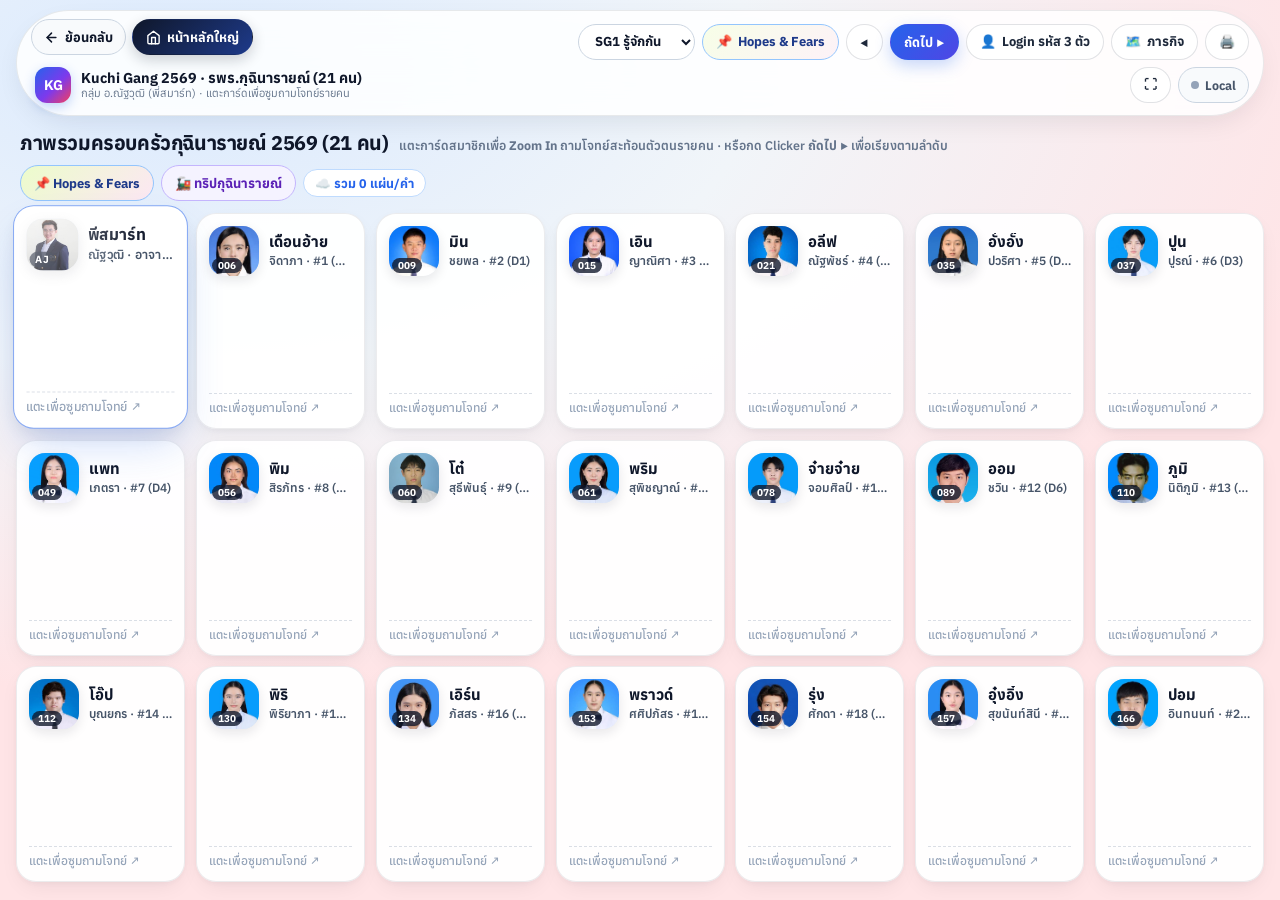
==== commit c9b2a7ae: "feat(kuchinarai): blank Miro pan/zoom auto-fit board, student 21-person picker, teacher result-only " ====
--- a/kuchinarai/index.html
+++ b/kuchinarai/index.html
@@ -18,14 +18,14 @@
   <link rel="preconnect" href="https://fonts.googleapis.com">
   <link rel="preconnect" href="https://fonts.gstatic.com" crossorigin>
   <link href="https://fonts.googleapis.com/css2?family=Anuphan:wght@500;600;700;800&family=JetBrains+Mono:wght@500;700&family=Plus+Jakarta+Sans:wght@600;700;800&family=Sarabun:wght@400;500;600;700&display=swap" rel="stylesheet">
-  <link rel="stylesheet" href="assets/kuchi_styles.css?v=20261126tv7">
+  <link rel="stylesheet" href="assets/kuchi_styles.css?v=20261126tv8">
 </head>
 <body>
   <div id="appRoot"></div>
 
-  <script src="assets/vendor/mqtt.min.js?v=20261126tv7"></script>
-  <script src="assets/vendor/peerjs.min.js?v=20261126tv7"></script>
-  <script src="assets/kuchi_data.js?v=20261126tv7"></script>
-  <script src="assets/kuchi_app.js?v=20261126tv7"></script>
+  <script src="assets/vendor/mqtt.min.js?v=20261126tv8"></script>
+  <script src="assets/vendor/peerjs.min.js?v=20261126tv8"></script>
+  <script src="assets/kuchi_data.js?v=20261126tv8"></script>
+  <script src="assets/kuchi_app.js?v=20261126tv8"></script>
 </body>
 </html>
--- a/kuchinarai/assets/kuchi_styles.css
+++ b/kuchinarai/assets/kuchi_styles.css
@@ -1557,41 +1557,25 @@
 }
 
 /* ==========================================================================
-   5B. DYNAMIC THEMATIC ANALYSIS & AFFINITY DIAGRAM BOARD (HOPES & FEARS)
+   5B. MIRO-STYLE INFINITE BLANK CANVAS & AUTO-FIT AFFINITY BOARD (HOPES & FEARS)
    ========================================================================== */
 .zm-thematic-stage {
   position: relative;
   z-index: 2;
   flex: 1;
-  min-height: 0;
-  display: flex;
-  flex-direction: column;
-  gap: 10px;
-  padding: 4px clamp(14px, 2.2vw, 32px) 8px;
-  overflow-y: auto;
-}
-
-.aff-synth-banner {
-  display: flex;
-  align-items: center;
-  justify-content: space-between;
-  gap: 10px;
-  padding: 8px 14px;
-  border-radius: 16px;
-  background: linear-gradient(135deg, #f8fafc 0%, #eff6ff 100%);
-  border: 1px solid #cbd5e1;
-  font-size: clamp(12.5px, 0.92vw, 14px);
-  color: #1e293b;
-  flex-wrap: wrap;
-  flex-shrink: 0;
+  min-height: 260px;
+  display: flex;
+  flex-direction: column;
+  padding: 2px clamp(12px, 1.8vw, 24px) 8px;
+  overflow: hidden;
 }
 
 .zm-split-thematic {
   flex: 1;
   min-height: 0;
   display: grid;
-  grid-template-columns: minmax(0, 1.45fr) minmax(270px, 0.95fr);
-  gap: 14px;
+  grid-template-columns: minmax(0, 1.55fr) minmax(260px, 0.9fr);
+  gap: 12px;
   align-items: stretch;
 }
 
@@ -1617,55 +1601,145 @@
   align-items: center;
 }
 
-/* Unified Flipchart-Style Affinity Wall (Each Theme Cluster Holds BOTH Green Hope & Pink Fear Post-its!) */
-.aff-unified-board {
+/* Free-Boundary Miro Whiteboard Viewport (Pan / Wheel Zoom / Pinch Zoom / Auto-Fit) */
+.miro-viewport {
+  position: relative;
   flex: 1;
-  min-height: 0;
-  background: radial-gradient(circle at 50% 20%, #fffdf9 0%, #f9f1e8 100%);
-  border: 2px solid #e7dacb;
-  border-radius: 22px;
-  padding: 14px clamp(12px, 1.8vw, 24px) 18px;
-  overflow-y: auto;
-  box-shadow: inset 0 2px 12px rgba(120, 83, 45, 0.06);
-  display: flex;
-  flex-direction: column;
-  gap: 14px;
-}
-
-.aff-board-tape-banner {
-  align-self: center;
-  position: relative;
-  padding: 6px 28px;
-  background: #ffffff;
-  border: 1.5px solid #cbd5e1;
-  border-radius: 4px;
-  box-shadow: 0 4px 12px rgba(15, 23, 42, 0.08);
-  font-family: Georgia, "Times New Roman", var(--font-heading);
-  font-size: clamp(18px, 1.6vw, 25px);
-  font-weight: 900;
-  letter-spacing: 0.06em;
-  color: #0f172a;
+  width: 100%;
+  height: 100%;
+  min-height: 250px;
+  background-color: #fbfaf8;
+  background-image: radial-gradient(rgba(148, 163, 184, 0.42) 1.35px, transparent 1.35px);
+  background-size: 24px 24px;
+  background-position: 0 0;
+  border: 1.5px solid #e2e8f0;
+  border-radius: 20px;
+  overflow: hidden;
+  cursor: grab;
+  user-select: none;
+  touch-action: none;
+  box-shadow: inset 0 2px 10px rgba(15, 23, 42, 0.03);
+}
+
+.miro-viewport.is-panning {
+  cursor: grabbing;
+}
+
+.miro-world {
+  position: absolute;
+  top: 0;
+  left: 0;
+  transform-origin: 0 0;
+  will-change: transform;
+  width: max-content;
+  pointer-events: auto;
+}
+
+.miro-world.is-smooth {
+  transition: transform 0.32s cubic-bezier(0.22, 1, 0.36, 1);
+}
+
+/* Floating Miro Status Pill (Top-Left, Shown Only When Post-its Exist) */
+.miro-hud-status {
+  position: absolute;
+  top: 12px;
+  left: 12px;
+  z-index: 12;
+  display: inline-flex;
+  align-items: center;
+  gap: 7px;
+  padding: 5px 12px;
+  border-radius: 999px;
+  background: rgba(255, 255, 255, 0.9);
+  backdrop-filter: blur(8px);
+  border: 1px solid rgba(203, 213, 225, 0.9);
+  box-shadow: 0 4px 12px rgba(15, 23, 42, 0.06);
+  font-size: 12px;
+  font-weight: 700;
+  color: #334155;
+  pointer-events: none;
+}
+
+/* Floating Miro Zoom & Fit Dock (Bottom-Right) */
+.miro-hud-controls {
+  position: absolute;
+  right: 12px;
+  bottom: 12px;
+  z-index: 14;
+  display: inline-flex;
+  align-items: center;
+  gap: 3px;
+  padding: 4px;
+  border-radius: 12px;
+  background: rgba(255, 255, 255, 0.94);
+  backdrop-filter: blur(10px);
+  border: 1px solid #cbd5e1;
+  box-shadow: 0 8px 22px -4px rgba(15, 23, 42, 0.14);
+}
+
+.miro-ctrl-btn {
+  height: 30px;
+  min-width: 30px;
+  padding: 0 8px;
+  border-radius: 8px;
+  border: none;
+  background: transparent;
+  color: #1e293b;
+  font-family: var(--font-heading);
+  font-size: 13px;
+  font-weight: 800;
+  cursor: pointer;
+  display: inline-flex;
+  align-items: center;
+  justify-content: center;
+  gap: 4px;
+  transition: background 0.14s ease, color 0.14s ease;
+}
+
+.miro-ctrl-btn:hover {
+  background: #f1f5f9;
+  color: #2563eb;
+}
+
+.miro-ctrl-btn.is-fit-active {
+  background: #eff6ff;
+  color: #1d4ed8;
+}
+
+.miro-zoom-readout {
+  min-width: 46px;
   text-align: center;
-}
-
-.aff-clusters-grid {
+  font-family: var(--font-mono);
+  font-size: 11.5px;
+  font-weight: 700;
+  color: #475569;
+  padding: 0 4px;
+}
+
+/* Unconstrained 2D Cluster Canvas Inside Miro World */
+.miro-clusters-canvas {
   display: grid;
-  grid-template-columns: repeat(auto-fit, minmax(290px, 1fr));
-  gap: 16px;
-  align-content: start;
+  gap: 24px;
+  align-items: start;
+  padding: 12px;
 }
 
 .aff-cluster-card {
   position: relative;
-  background: rgba(255, 255, 255, 0.66);
+  width: 360px;
+  background: rgba(255, 255, 255, 0.82);
   border-radius: 30px 36px 28px 34px;
-  border: 2px dashed rgba(51, 65, 85, 0.38);
-  box-shadow: 0 8px 20px -10px rgba(15, 23, 42, 0.1);
-  padding: 13px 15px 15px;
+  border: 2px dashed rgba(51, 65, 85, 0.42);
+  box-shadow: 0 10px 26px -12px rgba(15, 23, 42, 0.12);
+  padding: 14px 16px 16px;
   display: flex;
   flex-direction: column;
   gap: 8px;
-  animation: zmWordPop 0.3s var(--tv-spring) both;
+  animation: zmWordPop 0.28s var(--tv-spring) both;
+}
+
+.aff-cluster-card.is-wide-cluster {
+  width: 530px;
 }
 
 .aff-cluster-top {
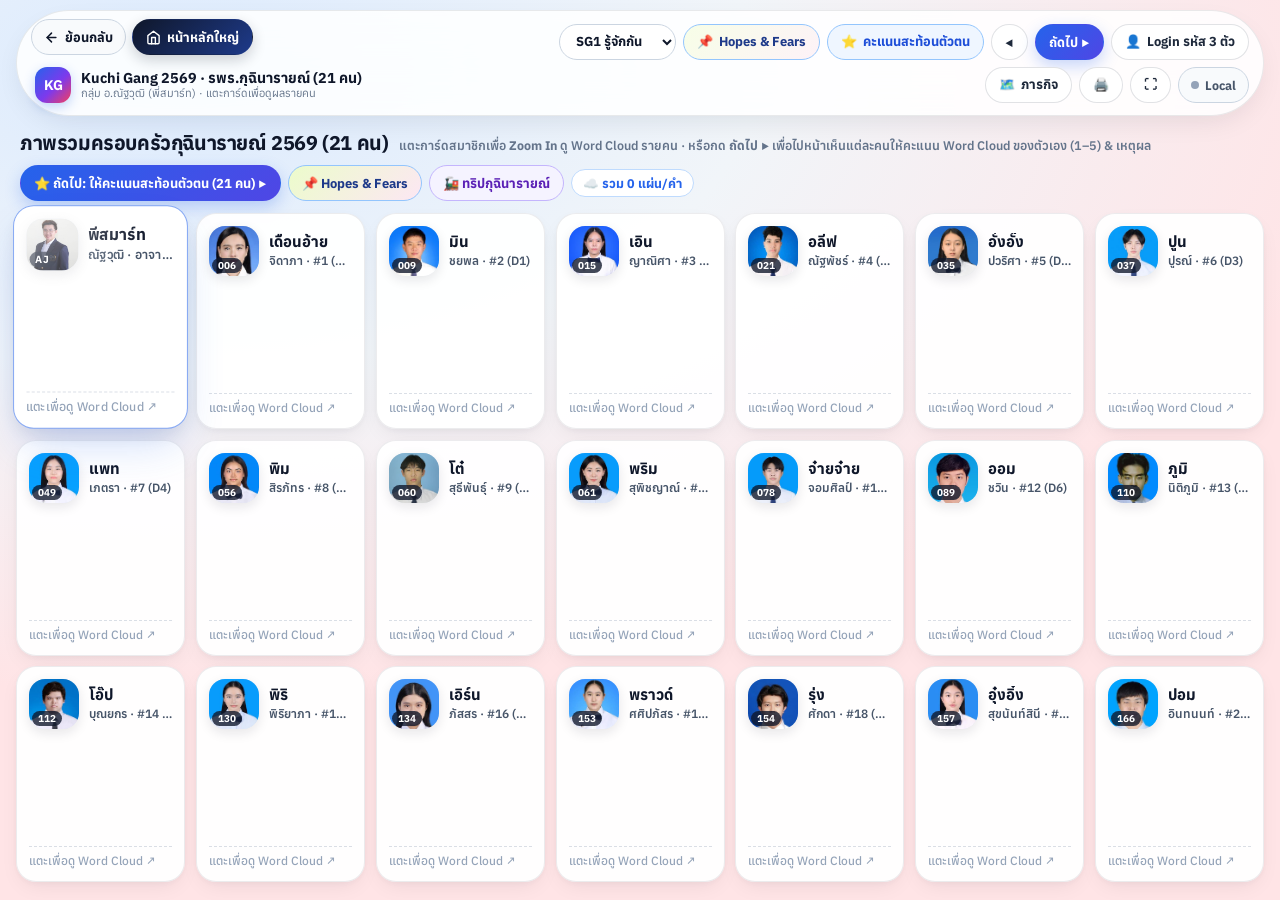
==== commit 96e85c5f: "feat(kuchinarai): add Slide 4 21-person Mentimeter Self-Rating Overview with curve scale and owner r" ====
--- a/kuchinarai/index.html
+++ b/kuchinarai/index.html
@@ -18,14 +18,14 @@
   <link rel="preconnect" href="https://fonts.googleapis.com">
   <link rel="preconnect" href="https://fonts.gstatic.com" crossorigin>
   <link href="https://fonts.googleapis.com/css2?family=Anuphan:wght@500;600;700;800&family=JetBrains+Mono:wght@500;700&family=Plus+Jakarta+Sans:wght@600;700;800&family=Sarabun:wght@400;500;600;700&display=swap" rel="stylesheet">
-  <link rel="stylesheet" href="assets/kuchi_styles.css?v=20261126tv8">
+  <link rel="stylesheet" href="assets/kuchi_styles.css?v=20261126tv9">
 </head>
 <body>
   <div id="appRoot"></div>
 
-  <script src="assets/vendor/mqtt.min.js?v=20261126tv8"></script>
-  <script src="assets/vendor/peerjs.min.js?v=20261126tv8"></script>
-  <script src="assets/kuchi_data.js?v=20261126tv8"></script>
-  <script src="assets/kuchi_app.js?v=20261126tv8"></script>
+  <script src="assets/vendor/mqtt.min.js?v=20261126tv9"></script>
+  <script src="assets/vendor/peerjs.min.js?v=20261126tv9"></script>
+  <script src="assets/kuchi_data.js?v=20261126tv9"></script>
+  <script src="assets/kuchi_app.js?v=20261126tv9"></script>
 </body>
 </html>
--- a/kuchinarai/assets/kuchi_styles.css
+++ b/kuchinarai/assets/kuchi_styles.css
@@ -1247,7 +1247,7 @@
   border-color: #93c5fd;
 }
 
-/* Rating Scale Sub-Tab inside Zoomed Stage */
+/* Authentic Mentimeter Scale Stage (Matches Reference Curve + 5.0 Circle + Strongly disagree/agree) */
 .zm-rating-wrap {
   position: relative;
   z-index: 3;
@@ -1256,48 +1256,183 @@
   flex-direction: column;
   justify-content: center;
   gap: 18px;
-  padding: 14px clamp(20px, 5vw, 80px);
-}
-
-.zm-scale-box {
-  background: #f8fafc;
-  border: 1px solid #e2e8f0;
-  border-radius: 22px;
-  padding: clamp(18px, 2.5vw, 32px);
-}
-
-.zm-track {
-  position: relative;
-  height: 18px;
+  padding: 10px clamp(24px, 5vw, 90px) 18px;
+}
+
+.menti-scale-stage {
+  position: relative;
+  background: #ffffff;
+  border-radius: 24px;
+  padding: clamp(18px, 2.4vw, 30px) clamp(24px, 3.6vw, 48px);
+  border: 1px solid #eef2f7;
+  box-shadow: 0 12px 32px -14px rgba(15, 23, 42, 0.1);
+}
+
+.menti-scale-row-label {
+  font-family: var(--font-heading);
+  font-size: clamp(18px, 1.45vw, 24px);
+  font-weight: 600;
+  color: #0f172a;
+  margin: 0 0 6px;
+}
+
+.menti-scale-visual {
+  position: relative;
+  padding-top: 92px;
+  margin: 4px 28px 14px 4px;
+}
+
+.menti-curve-svg {
+  position: absolute;
+  left: 0;
+  right: 0;
+  bottom: 14px;
+  width: 100%;
+  height: 92px;
+  display: block;
+  pointer-events: none;
+}
+
+.menti-bar-track {
+  position: relative;
+  height: 14px;
   border-radius: 999px;
   background: #e2e8f0;
-  cursor: pointer;
-  margin: 28px 0 16px;
-}
-
-.zm-track-fill {
+}
+
+.menti-bar-fill {
   height: 100%;
   border-radius: 999px;
-  background: linear-gradient(90deg, #60a5fa, #2563eb, #7c3aed);
-  transition: width 0.32s var(--tv-ease);
-}
-
-.zm-track-knob {
+  background: #196cff;
+  transition: width 0.36s var(--tv-ease);
+}
+
+.menti-score-badge {
   position: absolute;
   top: 50%;
   transform: translate(-50%, -50%);
-  width: 44px;
-  height: 44px;
+  width: 58px;
+  height: 58px;
   border-radius: 50%;
-  background: #2563eb;
-  color: #fff;
-  font-weight: 800;
-  font-size: 14px;
+  background: #196cff;
+  color: #ffffff;
+  font-family: var(--font-heading);
+  font-size: 20px;
+  font-weight: 800;
   display: flex;
   align-items: center;
   justify-content: center;
-  border: 3px solid #fff;
-  box-shadow: 0 6px 18px rgba(37, 99, 235, 0.35);
+  border: 3px solid #ffffff;
+  box-shadow: 0 8px 22px rgba(25, 108, 255, 0.34);
+}
+
+.menti-axis-labels {
+  display: flex;
+  justify-content: space-between;
+  align-items: flex-start;
+  margin-top: 28px;
+  color: #64748b;
+  font-size: clamp(15px, 1.15vw, 19px);
+  font-weight: 600;
+}
+
+.menti-axis-left::after {
+  content: "";
+  display: block;
+  width: 124px;
+  height: 3.5px;
+  border-radius: 999px;
+  background: #93c5fd;
+  margin-top: 8px;
+}
+
+.menti-reason-card {
+  padding: 14px 20px;
+  border-radius: 18px;
+  background: linear-gradient(135deg, #eff6ff 0%, #f8fafc 100%);
+  border: 1.5px solid #bfdbfe;
+  color: #0f172a;
+  font-size: clamp(15px, 1.12vw, 18.5px);
+  font-weight: 600;
+  line-height: 1.45;
+}
+
+/* Slide 4: 21-Person Self-Rating Overview Mini Mentimeter Bars */
+.rt-mini-menti {
+  position: relative;
+  padding-top: 18px;
+  margin: 2px 14px 2px 2px;
+}
+
+.rt-mini-curve {
+  position: absolute;
+  left: 0;
+  right: 0;
+  bottom: 7px;
+  width: 100%;
+  height: 18px;
+  display: block;
+  pointer-events: none;
+}
+
+.rt-mini-track {
+  position: relative;
+  height: 7px;
+  border-radius: 999px;
+  background: #e2e8f0;
+}
+
+.rt-mini-fill {
+  height: 100%;
+  border-radius: 999px;
+  background: #196cff;
+  transition: width 0.3s var(--tv-ease);
+}
+
+.rt-mini-badge {
+  position: absolute;
+  top: 50%;
+  transform: translate(-50%, -50%);
+  min-width: 28px;
+  height: 24px;
+  padding: 0 5px;
+  border-radius: 999px;
+  background: #196cff;
+  color: #ffffff;
+  font-family: var(--font-heading);
+  font-size: 11px;
+  font-weight: 800;
+  display: inline-flex;
+  align-items: center;
+  justify-content: center;
+  border: 2px solid #ffffff;
+  box-shadow: 0 3px 8px rgba(25, 108, 255, 0.3);
+}
+
+.rt-mini-axis {
+  display: flex;
+  justify-content: space-between;
+  font-size: 9.5px;
+  font-weight: 700;
+  color: #94a3b8;
+  margin-top: 3px;
+}
+
+.rt-reason-line {
+  font-size: clamp(11.5px, 0.82vw, 13px);
+  font-weight: 600;
+  color: #1e293b;
+  line-height: 1.32;
+  display: -webkit-box;
+  -webkit-line-clamp: 2;
+  -webkit-box-orient: vertical;
+  overflow: hidden;
+}
+
+.rt-reason-line.is-waiting {
+  color: #94a3b8;
+  font-weight: 500;
+  font-style: italic;
 }
 
 /* ==========================================================================
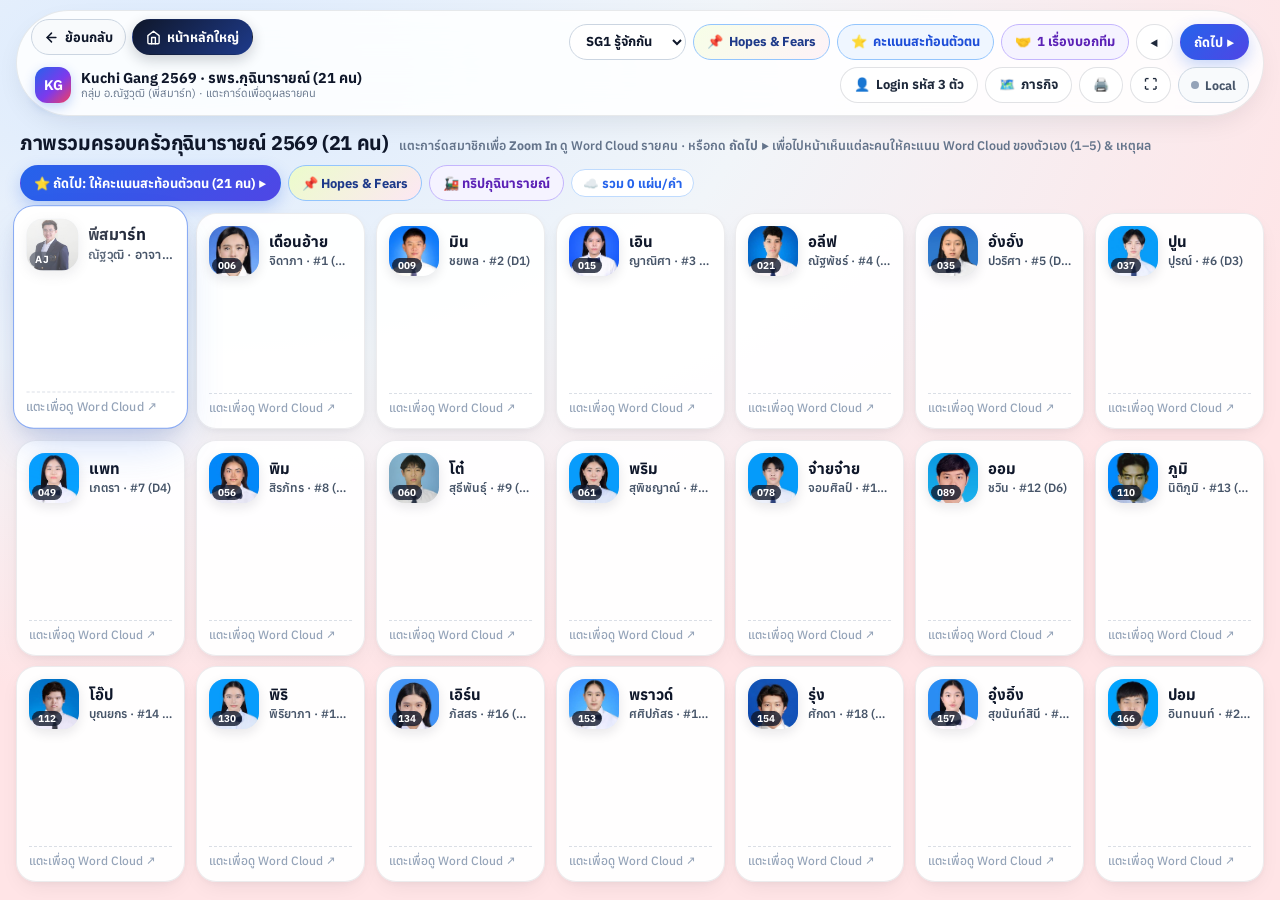
==== commit 3af65baa: "feat(kuchinarai): add Slide 5 21-person Team Message overview after Self-Rating slide" ====
--- a/kuchinarai/index.html
+++ b/kuchinarai/index.html
@@ -18,14 +18,14 @@
   <link rel="preconnect" href="https://fonts.googleapis.com">
   <link rel="preconnect" href="https://fonts.gstatic.com" crossorigin>
   <link href="https://fonts.googleapis.com/css2?family=Anuphan:wght@500;600;700;800&family=JetBrains+Mono:wght@500;700&family=Plus+Jakarta+Sans:wght@600;700;800&family=Sarabun:wght@400;500;600;700&display=swap" rel="stylesheet">
-  <link rel="stylesheet" href="assets/kuchi_styles.css?v=20261126tv9">
+  <link rel="stylesheet" href="assets/kuchi_styles.css?v=20261126tv10">
 </head>
 <body>
   <div id="appRoot"></div>
 
-  <script src="assets/vendor/mqtt.min.js?v=20261126tv9"></script>
-  <script src="assets/vendor/peerjs.min.js?v=20261126tv9"></script>
-  <script src="assets/kuchi_data.js?v=20261126tv9"></script>
-  <script src="assets/kuchi_app.js?v=20261126tv9"></script>
+  <script src="assets/vendor/mqtt.min.js?v=20261126tv10"></script>
+  <script src="assets/vendor/peerjs.min.js?v=20261126tv10"></script>
+  <script src="assets/kuchi_data.js?v=20261126tv10"></script>
+  <script src="assets/kuchi_app.js?v=20261126tv10"></script>
 </body>
 </html>
--- a/kuchinarai/assets/kuchi_styles.css
+++ b/kuchinarai/assets/kuchi_styles.css
@@ -1412,10 +1412,17 @@
 .rt-mini-axis {
   display: flex;
   justify-content: space-between;
-  font-size: 9.5px;
+  gap: 6px;
+  font-size: 9px;
   font-weight: 700;
   color: #94a3b8;
   margin-top: 3px;
+  white-space: nowrap;
+}
+
+.rt-mini-axis > span {
+  overflow: hidden;
+  text-overflow: ellipsis;
 }
 
 .rt-reason-line {
@@ -1433,6 +1440,63 @@
   color: #94a3b8;
   font-weight: 500;
   font-style: italic;
+}
+
+/* Slide 5: 21-Person "1 เรื่องที่อยากบอกกับทุกคนในทีม" Tile & Spotlight Styles */
+.tm-mini-quote {
+  flex: 1;
+  margin-top: 2px;
+  padding: 7px 10px;
+  border-radius: 12px;
+  background: linear-gradient(135deg, #eff6ff 0%, #f5f3ff 100%);
+  border: 1px solid #c7d2fe;
+  color: #0f172a;
+  font-size: clamp(11.5px, 0.84vw, 13.5px);
+  font-weight: 650;
+  line-height: 1.36;
+  display: -webkit-box;
+  -webkit-line-clamp: 3;
+  -webkit-box-orient: vertical;
+  overflow: hidden;
+  word-break: break-word;
+}
+
+.tm-mini-quote.is-waiting {
+  background: #f8fafc;
+  border: 1px dashed #cbd5e1;
+  color: #94a3b8;
+  font-weight: 500;
+  font-style: italic;
+  display: flex;
+  align-items: center;
+}
+
+.tm-stage-card {
+  position: relative;
+  flex: 1;
+  display: flex;
+  flex-direction: column;
+  align-items: center;
+  justify-content: center;
+  text-align: center;
+  padding: clamp(24px, 4vw, 52px) clamp(24px, 6vw, 88px);
+  margin: 8px clamp(20px, 4.5vw, 76px) 18px;
+  border-radius: 28px;
+  background: linear-gradient(145deg, #ffffff 0%, #eff6ff 55%, #f5f3ff 100%);
+  border: 1.5px solid #bfdbfe;
+  box-shadow: 0 18px 44px -16px rgba(37, 99, 235, 0.18);
+  gap: 16px;
+}
+
+.tm-stage-quote {
+  margin: 0;
+  font-family: var(--font-heading);
+  font-size: clamp(22px, 2.5vw, 40px);
+  font-weight: 800;
+  line-height: 1.42;
+  color: #0f172a;
+  max-width: 980px;
+  word-break: break-word;
 }
 
 /* ==========================================================================
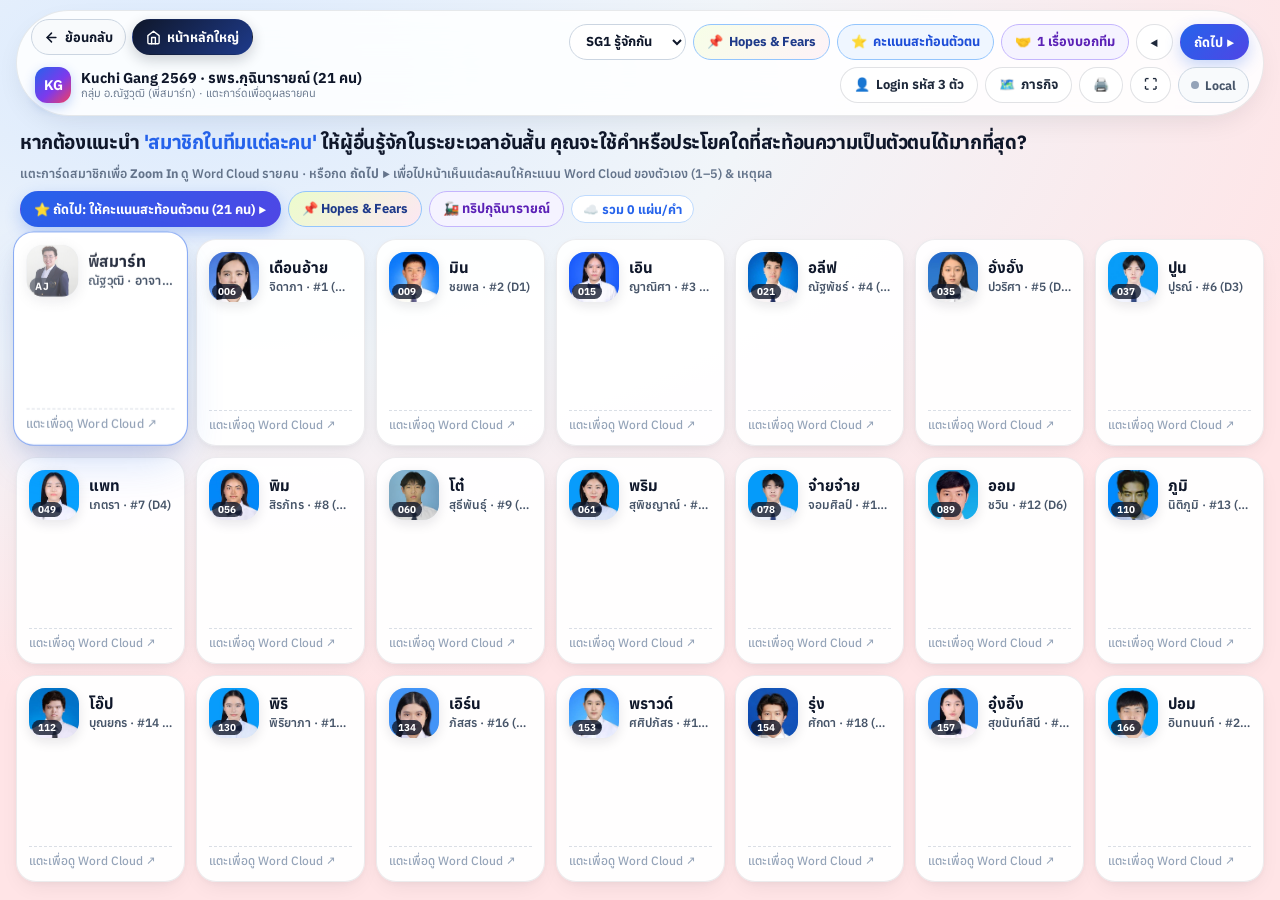
==== commit 029e7c2a: "feat(kuchinarai): add Facilitator cache-clear buttons with zombie-proof resetEpoch and update Slide " ====
--- a/kuchinarai/index.html
+++ b/kuchinarai/index.html
@@ -18,14 +18,14 @@
   <link rel="preconnect" href="https://fonts.googleapis.com">
   <link rel="preconnect" href="https://fonts.gstatic.com" crossorigin>
   <link href="https://fonts.googleapis.com/css2?family=Anuphan:wght@500;600;700;800&family=JetBrains+Mono:wght@500;700&family=Plus+Jakarta+Sans:wght@600;700;800&family=Sarabun:wght@400;500;600;700&display=swap" rel="stylesheet">
-  <link rel="stylesheet" href="assets/kuchi_styles.css?v=20261126tv10">
+  <link rel="stylesheet" href="assets/kuchi_styles.css?v=20261126tv11">
 </head>
 <body>
   <div id="appRoot"></div>
 
-  <script src="assets/vendor/mqtt.min.js?v=20261126tv10"></script>
-  <script src="assets/vendor/peerjs.min.js?v=20261126tv10"></script>
-  <script src="assets/kuchi_data.js?v=20261126tv10"></script>
-  <script src="assets/kuchi_app.js?v=20261126tv10"></script>
+  <script src="assets/vendor/mqtt.min.js?v=20261126tv11"></script>
+  <script src="assets/vendor/peerjs.min.js?v=20261126tv11"></script>
+  <script src="assets/kuchi_data.js?v=20261126tv11"></script>
+  <script src="assets/kuchi_app.js?v=20261126tv11"></script>
 </body>
 </html>
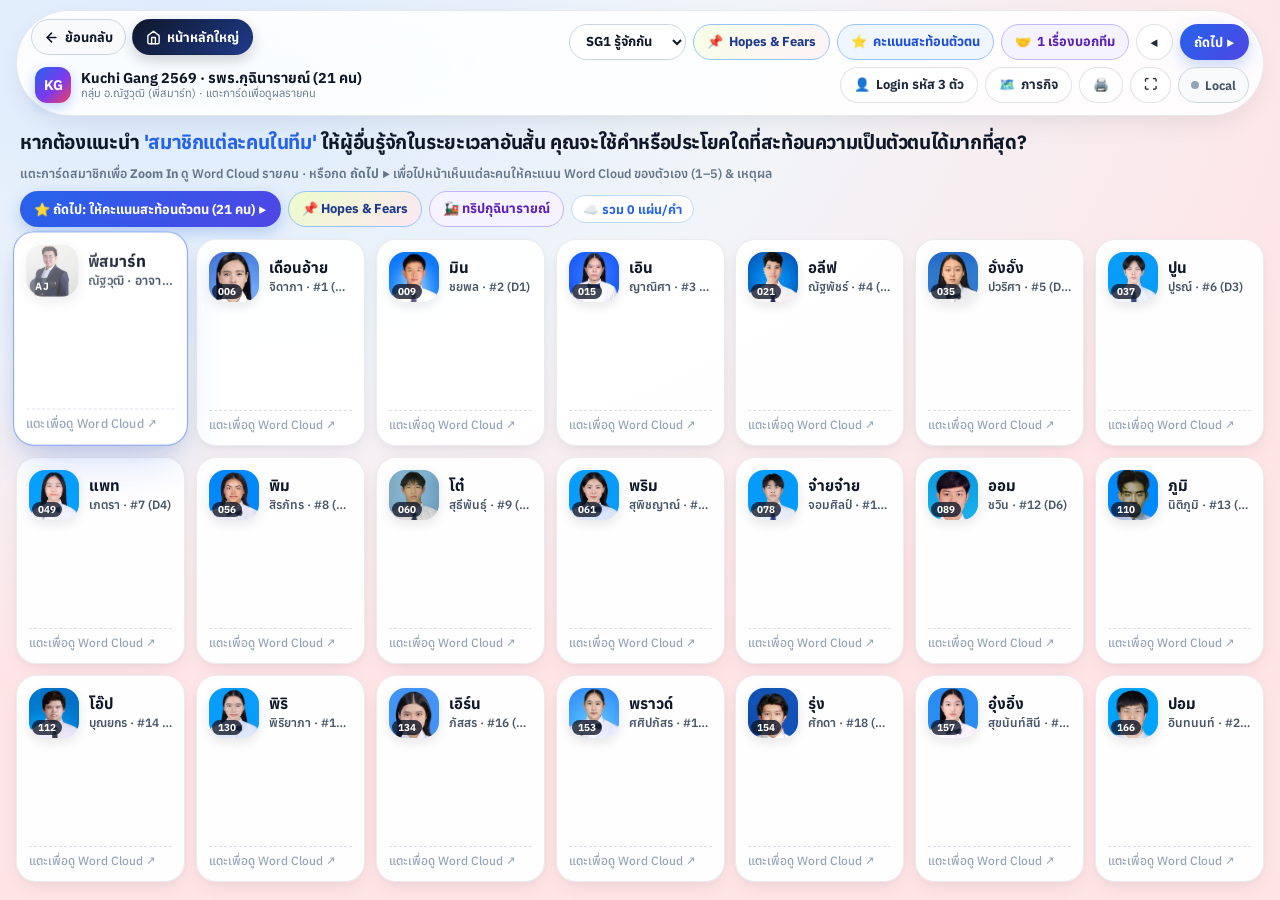
==== commit e849fda9: "feat(kuchinarai): set exact Slide 3 prompt ('สมาชิกแต่ละคนในทีม') and add kuchi_version.json auto-re" ====
--- a/kuchinarai/index.html
+++ b/kuchinarai/index.html
@@ -18,14 +18,14 @@
   <link rel="preconnect" href="https://fonts.googleapis.com">
   <link rel="preconnect" href="https://fonts.gstatic.com" crossorigin>
   <link href="https://fonts.googleapis.com/css2?family=Anuphan:wght@500;600;700;800&family=JetBrains+Mono:wght@500;700&family=Plus+Jakarta+Sans:wght@600;700;800&family=Sarabun:wght@400;500;600;700&display=swap" rel="stylesheet">
-  <link rel="stylesheet" href="assets/kuchi_styles.css?v=20261126tv11">
+  <link rel="stylesheet" href="assets/kuchi_styles.css?v=20261126tv12">
 </head>
 <body>
   <div id="appRoot"></div>
 
-  <script src="assets/vendor/mqtt.min.js?v=20261126tv11"></script>
-  <script src="assets/vendor/peerjs.min.js?v=20261126tv11"></script>
-  <script src="assets/kuchi_data.js?v=20261126tv11"></script>
-  <script src="assets/kuchi_app.js?v=20261126tv11"></script>
+  <script src="assets/vendor/mqtt.min.js?v=20261126tv12"></script>
+  <script src="assets/vendor/peerjs.min.js?v=20261126tv12"></script>
+  <script src="assets/kuchi_data.js?v=20261126tv12"></script>
+  <script src="assets/kuchi_app.js?v=20261126tv12"></script>
 </body>
 </html>
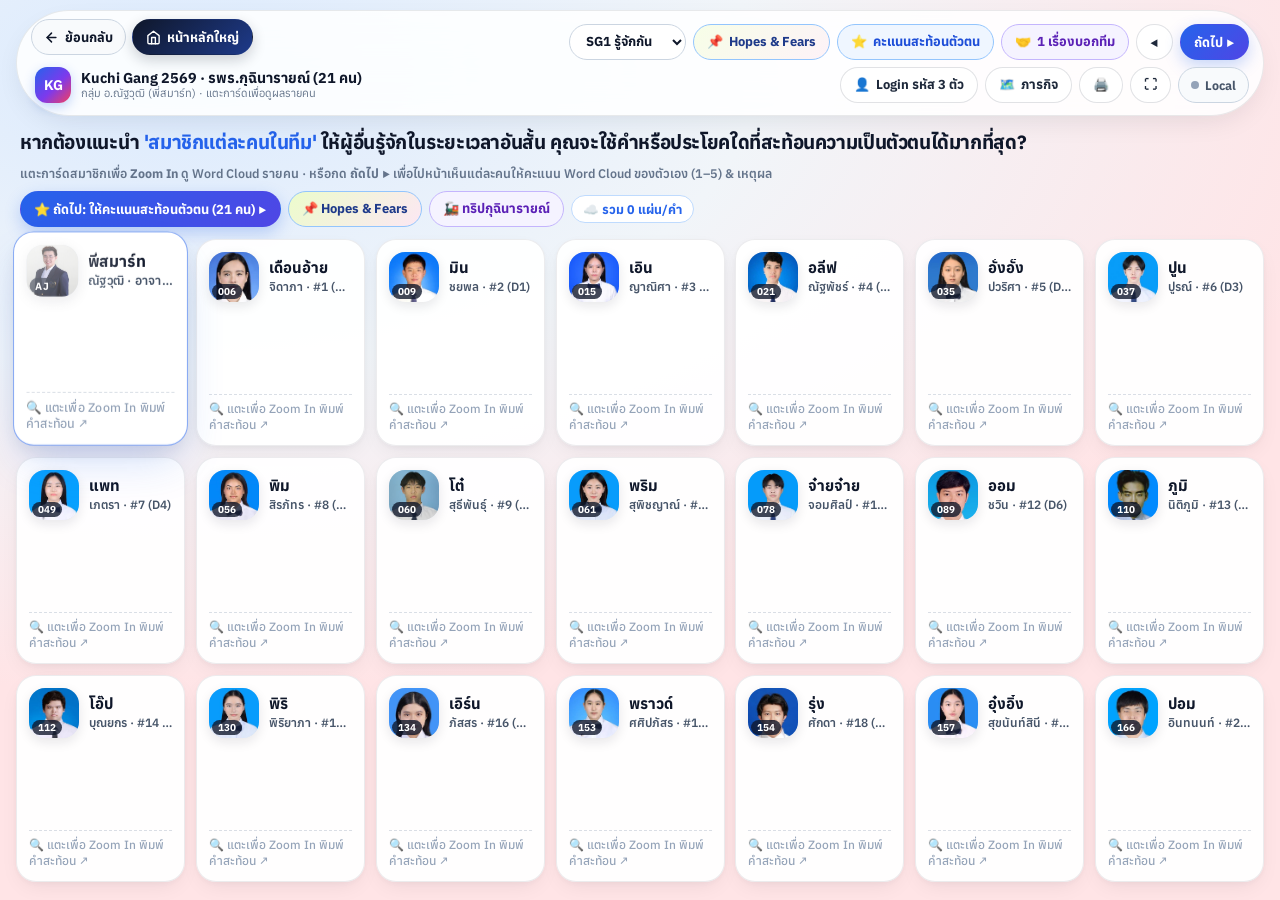
==== commit 7fcb90c7: "fix(kuchinarai): eliminate auto-zoom jitter and add manual zoom-in + X close across Mobile, PC, and " ====
--- a/kuchinarai/index.html
+++ b/kuchinarai/index.html
@@ -5,7 +5,7 @@
   <meta http-equiv="Cache-Control" content="no-cache, no-store, must-revalidate">
   <meta http-equiv="Pragma" content="no-cache">
   <meta http-equiv="Expires" content="0">
-  <meta name="viewport" content="width=device-width, initial-scale=1, minimum-scale=1, maximum-scale=5, viewport-fit=cover, interactive-widget=resizes-content">
+  <meta name="viewport" content="width=device-width, initial-scale=1, minimum-scale=1, maximum-scale=1, user-scalable=no, viewport-fit=cover">
   <title>Kuchi Gang 2569 · ภาพรวมครอบครัวกุฉินารายณ์ 21 คน &amp; Live Word Cloud (อ.ณัฐวุฒิ · RACM 303)</title>
   <meta name="description" content="Apple TV Overview &amp; Live Word Cloud สำหรับกลุ่มพื้นที่ภาคสนามที่ 1 รพร.กุฉินารายณ์ จ.กาฬสินธุ์ (อ. นพ.ณัฐวุฒิ เอี่ยงธนรัตน์) รายวิชา RACM 303 ปีการศึกษา 2569">
   <meta name="theme-color" content="#2563eb">
@@ -18,14 +18,14 @@
   <link rel="preconnect" href="https://fonts.googleapis.com">
   <link rel="preconnect" href="https://fonts.gstatic.com" crossorigin>
   <link href="https://fonts.googleapis.com/css2?family=Anuphan:wght@500;600;700;800&family=JetBrains+Mono:wght@500;700&family=Plus+Jakarta+Sans:wght@600;700;800&family=Sarabun:wght@400;500;600;700&display=swap" rel="stylesheet">
-  <link rel="stylesheet" href="assets/kuchi_styles.css?v=20261126tv12">
+  <link rel="stylesheet" href="assets/kuchi_styles.css?v=20261126tv14">
 </head>
 <body>
   <div id="appRoot"></div>
 
-  <script src="assets/vendor/mqtt.min.js?v=20261126tv12"></script>
-  <script src="assets/vendor/peerjs.min.js?v=20261126tv12"></script>
-  <script src="assets/kuchi_data.js?v=20261126tv12"></script>
-  <script src="assets/kuchi_app.js?v=20261126tv12"></script>
+  <script src="assets/vendor/mqtt.min.js?v=20261126tv14"></script>
+  <script src="assets/vendor/peerjs.min.js?v=20261126tv14"></script>
+  <script src="assets/kuchi_data.js?v=20261126tv14"></script>
+  <script src="assets/kuchi_app.js?v=20261126tv14"></script>
 </body>
 </html>
--- a/kuchinarai/assets/kuchi_styles.css
+++ b/kuchinarai/assets/kuchi_styles.css
@@ -591,32 +591,14 @@
   display: flex;
   flex-direction: column;
   gap: 10px;
-  transform-origin: var(--zoom-ox) var(--zoom-oy);
-  transition: transform 0.42s var(--tv-ease), opacity 0.34s ease, filter 0.34s ease;
-}
-
-.tv-overview-stage.is-zooming-away {
-  transform: scale(1.34);
-  opacity: 0;
-  filter: blur(10px);
-  pointer-events: none;
-}
-
+}
+
+.tv-overview-stage.is-zooming-away,
 .tv-overview-stage.is-zooming-back {
-  animation: tvOverviewReturn 0.42s var(--tv-ease) both;
-}
-
-@keyframes tvOverviewReturn {
-  0% {
-    transform: scale(1.24);
-    opacity: 0.15;
-    filter: blur(8px);
-  }
-  100% {
-    transform: scale(1);
-    opacity: 1;
-    filter: blur(0);
-  }
+  animation: none;
+  transform: none;
+  opacity: 1;
+  filter: none;
 }
 
 .tv-overview-banner {
@@ -865,36 +847,21 @@
   margin: 0 auto;
   padding: 4px 16px calc(14px + var(--kb-inset));
   min-height: 0;
-  transform-origin: var(--zoom-ox) var(--zoom-oy);
-  animation: tvStageZoomIn 0.44s var(--tv-spring) both;
-}
-
-.tv-zoom-stage-outer.is-zooming-out {
-  animation: tvStageZoomOut 0.34s var(--tv-ease) both;
-  pointer-events: none;
-}
-
-@keyframes tvStageZoomIn {
+  animation: none;
+}
+
+.tv-zoom-stage-outer.is-manual-enter {
+  animation: tvStageManualIn 0.16s ease-out both;
+}
+
+@keyframes tvStageManualIn {
   0% {
-    opacity: 0;
-    transform: scale(0.24);
-    border-radius: 36px;
+    opacity: 0.6;
+    transform: scale(0.97);
   }
   100% {
     opacity: 1;
     transform: scale(1);
-    border-radius: 0;
-  }
-}
-
-@keyframes tvStageZoomOut {
-  0% {
-    opacity: 1;
-    transform: scale(1);
-  }
-  100% {
-    opacity: 0;
-    transform: scale(0.24);
   }
 }
 
@@ -991,6 +958,40 @@
   align-items: center;
   gap: 8px;
   flex-wrap: wrap;
+}
+
+/* Prominent Top-Right Close (✕) Button for Exiting Zoomed-In Views */
+.zm-close-x-btn {
+  display: inline-flex;
+  align-items: center;
+  justify-content: center;
+  gap: 6px;
+  height: 38px;
+  min-width: 38px;
+  padding: 0 14px;
+  border-radius: 999px;
+  border: 1.8px solid #fca5a5;
+  background: #fff1f2;
+  color: #be123c;
+  font-family: var(--font-heading);
+  font-size: 14.5px;
+  font-weight: 800;
+  line-height: 1;
+  cursor: pointer;
+  touch-action: manipulation;
+  box-shadow: 0 4px 12px -4px rgba(225, 29, 72, 0.25);
+  transition: background 0.15s ease, color 0.15s ease, border-color 0.15s ease, transform 0.12s ease;
+  flex-shrink: 0;
+}
+
+.zm-close-x-btn:hover {
+  background: #e11d48;
+  border-color: #e11d48;
+  color: #ffffff;
+}
+
+.zm-close-x-btn:active {
+  transform: scale(0.96);
 }
 
 .zm-hero-header {
@@ -1522,7 +1523,62 @@
   display: flex;
   flex-direction: column;
   gap: 14px;
-  animation: tvModalPop 0.28s var(--tv-spring) both;
+  animation: none !important;
+}
+
+/* Rock-Solid Manual Zoom-In Typing Sheet / Modal (Close with Top-Right ✕) */
+.ph-zoom-backdrop {
+  position: fixed;
+  inset: 0;
+  z-index: 120;
+  background: rgba(15, 23, 42, 0.62);
+  backdrop-filter: blur(8px);
+  display: flex;
+  align-items: center;
+  justify-content: center;
+  padding: 12px;
+  overscroll-behavior: contain;
+}
+
+.ph-zoom-sheet {
+  width: 100%;
+  max-width: 560px;
+  max-height: 92dvh;
+  overflow-y: auto;
+  background: #ffffff;
+  border-radius: 24px;
+  border: 1.5px solid #cbd5e1;
+  box-shadow: 0 28px 64px -12px rgba(15, 23, 42, 0.38);
+  padding: 16px 18px 20px;
+  display: flex;
+  flex-direction: column;
+  gap: 14px;
+  animation: none !important;
+}
+
+.ph-zoom-head {
+  position: sticky;
+  top: -16px;
+  z-index: 5;
+  margin: -16px -18px 0;
+  padding: 12px 16px;
+  background: rgba(255, 255, 255, 0.96);
+  border-bottom: 1px solid #e2e8f0;
+  display: flex;
+  align-items: center;
+  justify-content: space-between;
+  gap: 10px;
+}
+
+.tv-tile,
+.id-picker-card,
+.tv-pill-btn,
+.ph-submit-btn,
+.ph-hf-card-btn,
+.hf-choice-btn,
+.zm-send-btn,
+.zm-emoji-btn {
+  touch-action: manipulation;
 }
 
 .ph-sync-banner {
@@ -2338,7 +2394,7 @@
   overflow-y: auto;
   padding: clamp(18px, 2.5vw, 28px);
   box-shadow: 0 28px 70px rgba(15, 23, 42, 0.32);
-  animation: tvModalPop 0.26s var(--tv-spring) both;
+  animation: none;
 }
 
 .tv-modal-nav-header {
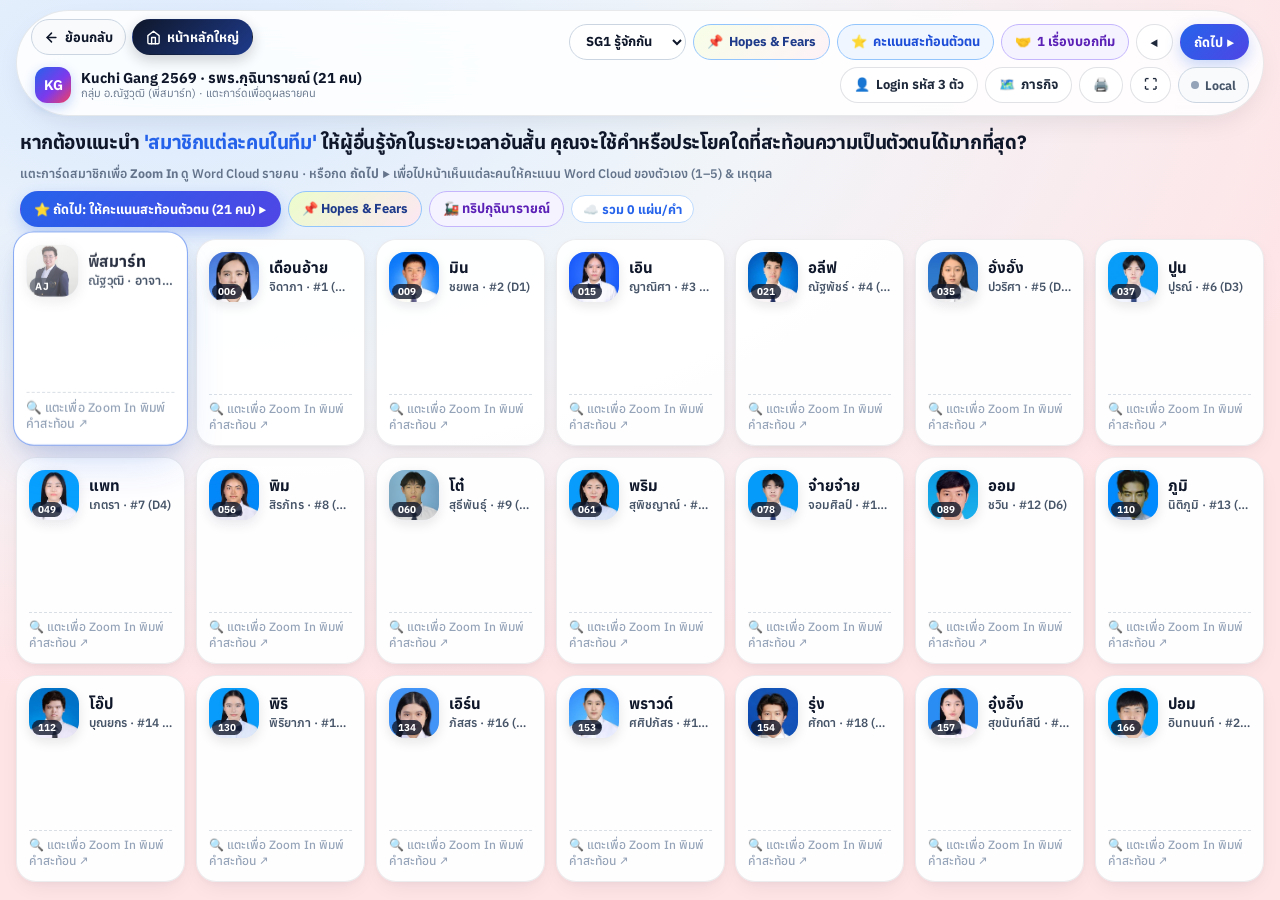
==== commit 682c1a68: "feat(kuchinarai): add student logout with live presence removal and session isolation (v15)" ====
--- a/kuchinarai/index.html
+++ b/kuchinarai/index.html
@@ -18,14 +18,14 @@
   <link rel="preconnect" href="https://fonts.googleapis.com">
   <link rel="preconnect" href="https://fonts.gstatic.com" crossorigin>
   <link href="https://fonts.googleapis.com/css2?family=Anuphan:wght@500;600;700;800&family=JetBrains+Mono:wght@500;700&family=Plus+Jakarta+Sans:wght@600;700;800&family=Sarabun:wght@400;500;600;700&display=swap" rel="stylesheet">
-  <link rel="stylesheet" href="assets/kuchi_styles.css?v=20261126tv14">
+  <link rel="stylesheet" href="assets/kuchi_styles.css?v=20261126tv15">
 </head>
 <body>
   <div id="appRoot"></div>
 
-  <script src="assets/vendor/mqtt.min.js?v=20261126tv14"></script>
-  <script src="assets/vendor/peerjs.min.js?v=20261126tv14"></script>
-  <script src="assets/kuchi_data.js?v=20261126tv14"></script>
-  <script src="assets/kuchi_app.js?v=20261126tv14"></script>
+  <script src="assets/vendor/mqtt.min.js?v=20261126tv15"></script>
+  <script src="assets/vendor/peerjs.min.js?v=20261126tv15"></script>
+  <script src="assets/kuchi_data.js?v=20261126tv15"></script>
+  <script src="assets/kuchi_app.js?v=20261126tv15"></script>
 </body>
 </html>
--- a/kuchinarai/assets/kuchi_styles.css
+++ b/kuchinarai/assets/kuchi_styles.css
@@ -204,6 +204,20 @@
   color: #1d4ed8;
 }
 
+.tv-pill-btn.is-logout {
+  background: #fff1f2;
+  border-color: #fecdd3;
+  color: #be123c;
+  padding: 0 12px;
+}
+
+.tv-pill-btn.is-logout:hover {
+  background: #ffe4e6;
+  border-color: #f43f5e;
+  color: #9f1239;
+  box-shadow: 0 6px 16px rgba(244, 63, 94, 0.16);
+}
+
 .tv-pill-select {
   height: 36px;
   padding: 0 12px;
@@ -1742,6 +1756,30 @@
 }
 
 /* 3-Digit Student ID Login Box & Self-Slide Lock Banner */
+.pin3-current-user-bar {
+  display: flex;
+  align-items: center;
+  justify-content: space-between;
+  gap: 10px;
+  flex-wrap: wrap;
+  padding: 10px 14px;
+  margin-bottom: 10px;
+  border-radius: 18px;
+  background: #f8fafc;
+  border: 1.5px solid #cbd5e1;
+}
+
+.pin3-current-user-bar img {
+  width: 42px;
+  height: 42px;
+  border-radius: 50%;
+  object-fit: cover;
+  object-position: center 16%;
+  border: 2px solid #ffffff;
+  box-shadow: 0 3px 8px rgba(15, 23, 42, 0.12);
+  flex-shrink: 0;
+}
+
 .pin3-box {
   display: flex;
   flex-direction: column;
@@ -2518,6 +2556,10 @@
     border-radius: 20px;
     padding: 8px 10px;
     gap: 6px;
+    flex-wrap: wrap;
+  }
+  .tv-actions {
+    margin-left: auto;
   }
   .tv-brand-sub,
   .hide-mobile {
